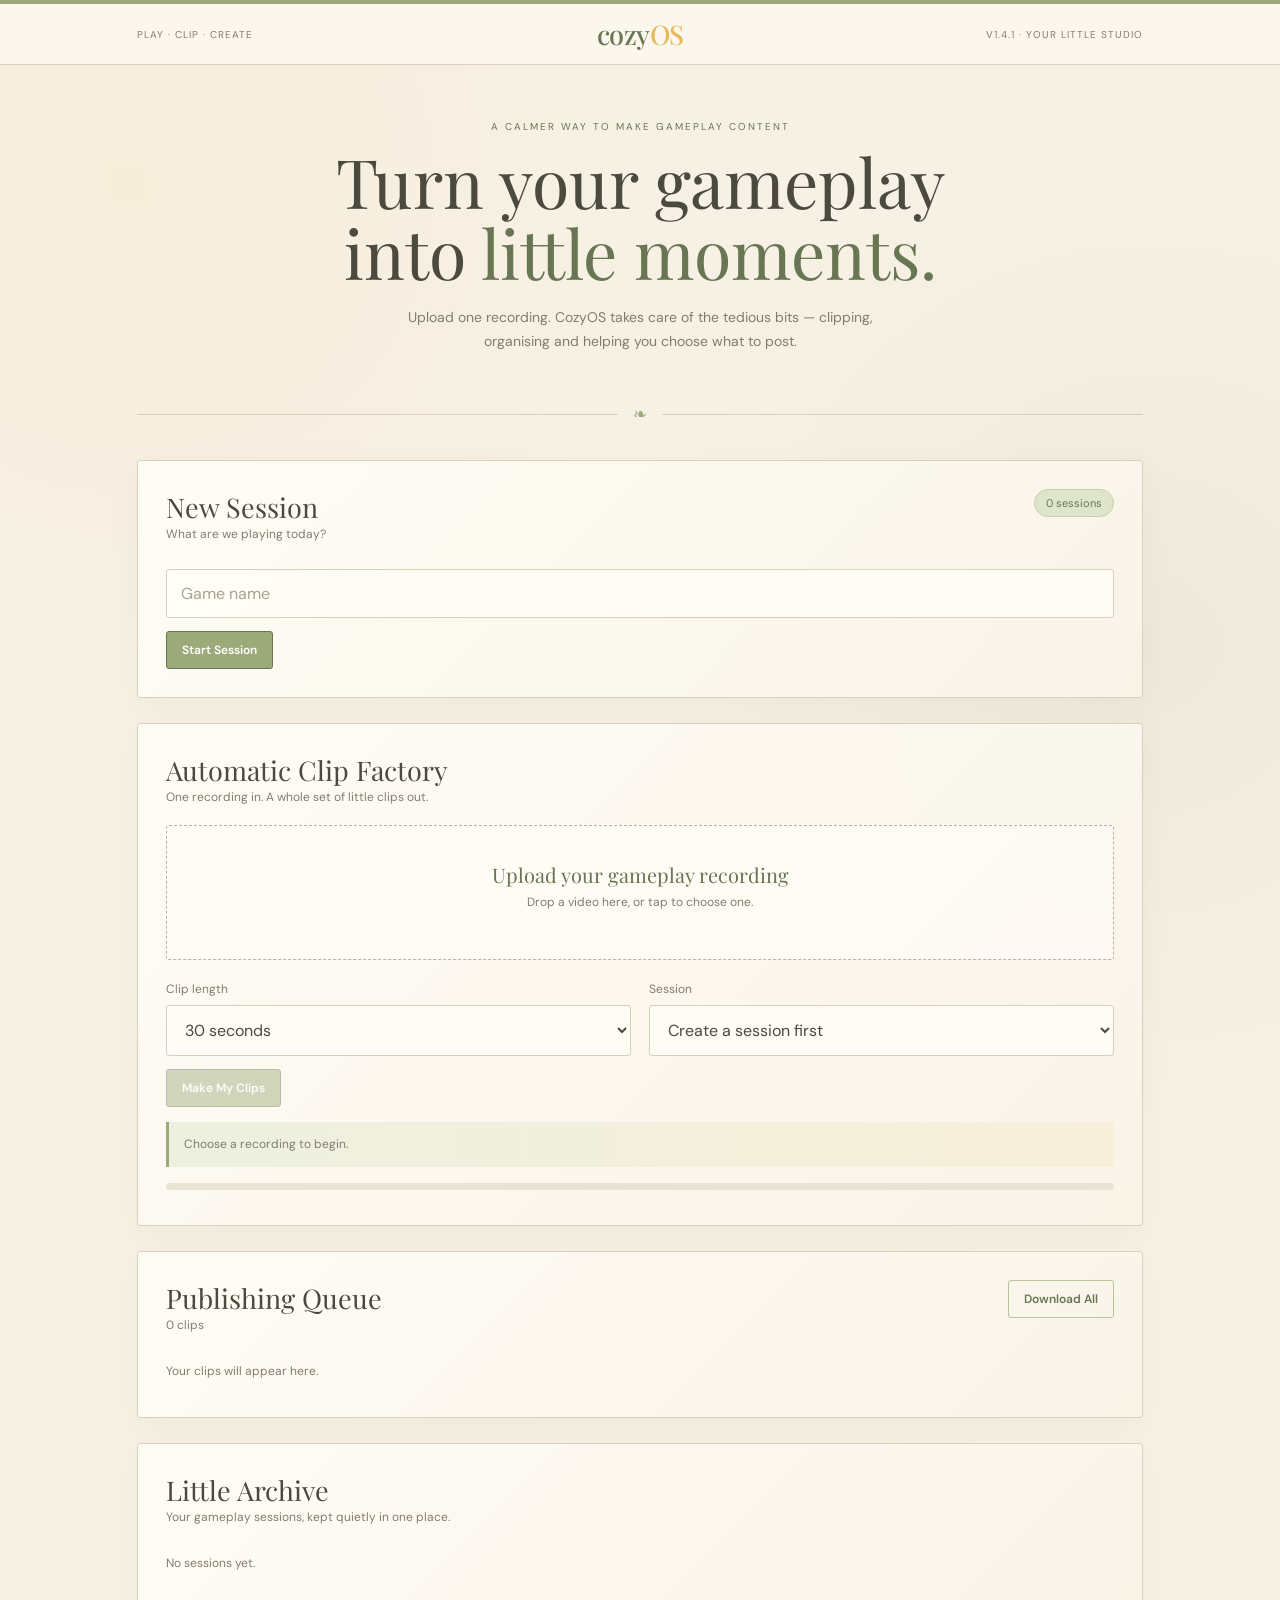
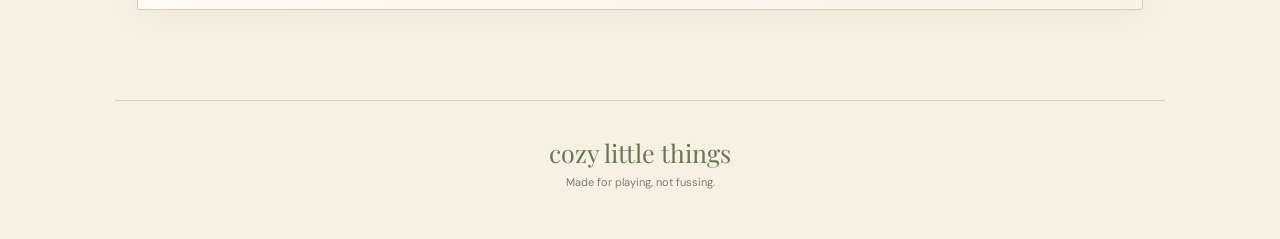
==== index.html @ b852d23d "v1.4.1 - the green escape - mp4 downloading fixed" ====
<!DOCTYPE html>
<html lang="en">
<head>
<meta charset="UTF-8">
<meta name="viewport" content="width=device-width, initial-scale=1, viewport-fit=cover">
<meta name="theme-color" content="#f4efe2">

<title>CozyOS v1.4.1</title>

<style>

@import url('https://fonts.googleapis.com/css2?family=DM+Sans:wght@400;500;600&family=Playfair+Display:wght@400;500;600&display=swap');

:root{
  --cream:#f7f1e5;
  --paper:#fcf8ee;
  --paper2:#f2ead9;

  --sage:#9baa78;
  --sage-dark:#687653;
  --sage-light:#dfe5ca;

  --citrus:#e9b85b;
  --citrus-light:#f6dfaa;

  --peach:#e9a477;
  --peach-light:#f4d5bb;

  --text:#4d493d;
  --muted:#827c6c;
  --line:#d8cfbc;

  --white:#fffdf7;
}

*{
  box-sizing:border-box;
}

html{
  scroll-behavior:smooth;
}

body{
  margin:0;
  color:var(--text);

  background:
    radial-gradient(
      circle at 10% 10%,
      rgba(233,184,91,.08),
      transparent 25%
    ),
    radial-gradient(
      circle at 90% 35%,
      rgba(155,170,120,.10),
      transparent 30%
    ),
    var(--cream);

  font-family:
    "DM Sans",
    system-ui,
    sans-serif;
}


/* =========================================================
   HEADER
========================================================= */

.header{
  background:rgba(252,248,238,.96);
  border-top:4px solid var(--sage);
  border-bottom:1px solid var(--line);

  position:relative;
  z-index:2;
}

.header-inner{
  max-width:1050px;
  margin:auto;
  padding:12px 22px;

  display:grid;
  grid-template-columns:1fr auto 1fr;
  align-items:center;
}

.header-side{
  font-size:10px;
  letter-spacing:1px;
  text-transform:uppercase;
  color:var(--muted);
}

.header-side.right{
  text-align:right;
}

.logo{
  font-family:
    "Playfair Display",
    Georgia,
    serif;

  font-size:27px;
  font-weight:500;
  color:var(--sage-dark);
  letter-spacing:-.5px;
}

.logo span{
  color:var(--citrus);
}


/* =========================================================
   HERO
========================================================= */

.hero{
  max-width:1050px;
  margin:0 auto;

  padding:
    55px
    22px
    50px;

  text-align:center;
}

.hero-kicker{
  font-size:10px;
  letter-spacing:2px;
  text-transform:uppercase;
  color:var(--sage-dark);
  margin-bottom:12px;
}

.hero h1{
  font-family:
    "Playfair Display",
    Georgia,
    serif;

  font-weight:400;
  font-size:
    clamp(38px,6vw,68px);

  line-height:1.05;
  margin:0;

  color:#4c4a3e;
}

.hero h1 em{
  color:var(--sage-dark);
  font-style:normal;
}

.hero p{
  max-width:520px;
  margin:18px auto 0;

  font-size:14px;
  line-height:1.7;
  color:var(--muted);
}


/* =========================================================
   BOTANICAL DIVIDER
========================================================= */

.divider{
  width:100%;
  max-width:1050px;
  margin:0 auto;

  display:flex;
  align-items:center;
  gap:15px;

  padding:0 22px;
}

.divider-line{
  height:1px;
  background:var(--line);
  flex:1;
}

.divider-leaf{
  color:var(--sage);
  font-size:17px;
}


/* =========================================================
   MAIN
========================================================= */

.wrap{
  width:100%;
  max-width:1050px;
  margin:auto;

  padding:
    35px
    22px
    65px;
}


/* =========================================================
   CARDS
========================================================= */

.card{
  background:
    linear-gradient(
      135deg,
      rgba(255,253,247,.96),
      rgba(249,244,232,.96)
    );

  border:1px solid var(--line);

  border-radius:3px;

  padding:28px;

  margin-bottom:25px;

  box-shadow:
    0 8px 30px
    rgba(90,78,55,.05);
}

.card-heading{
  display:flex;
  align-items:flex-start;
  justify-content:space-between;
  gap:15px;
  margin-bottom:18px;
}

h2{
  font-family:
    "Playfair Display",
    Georgia,
    serif;

  font-size:27px;
  font-weight:400;

  margin:0;

  color:#4d493d;
}

.small{
  font-size:12px;
  color:var(--muted);
  line-height:1.6;
}

.pill{
  background:var(--sage-light);

  color:var(--sage-dark);

  border:1px solid #c7d0ac;

  border-radius:20px;

  padding:6px 11px;

  font-size:11px;
}


/* =========================================================
   INPUTS
========================================================= */

input,
select{
  width:100%;

  border:1px solid var(--line);

  border-radius:3px;

  padding:13px 14px;

  background:
    rgba(255,253,247,.9);

  color:var(--text);

  font:inherit;

  margin:6px 0 13px;

  outline:none;
}

input::placeholder{
  color:#aaa393;
}

input:focus,
select:focus{
  border-color:var(--sage);

  box-shadow:
    0 0 0 3px
    rgba(155,170,120,.13);
}


/* =========================================================
   BUTTONS
========================================================= */

button{
  border:1px solid var(--sage-dark);

  border-radius:3px;

  padding:10px 15px;

  background:var(--sage);

  color:white;

  font-family:
    "DM Sans",
    sans-serif;

  font-size:12px;

  font-weight:600;

  cursor:pointer;

  transition:
    background .18s ease,
    transform .18s ease;
}

button:hover{
  background:var(--sage-dark);
  transform:translateY(-1px);
}

button:active{
  transform:none;
}

button:disabled{
  opacity:.45;
  cursor:not-allowed;
  transform:none;
}

button.secondary{
  background:transparent;
  color:var(--sage-dark);
  border-color:#b9c19f;
}

button.secondary:hover{
  background:var(--sage-light);
}

button.success{
  background:var(--sage-dark);
  border-color:var(--sage-dark);
}

button.citrus{
  background:var(--citrus);
  border-color:#d2a14a;
  color:#594a2e;
}


/* =========================================================
   UPLOAD
========================================================= */

.drop{
  border:
    1px
    dashed
    #b8b29f;

  border-radius:3px;

  padding:35px 20px;

  text-align:center;

  background:
    rgba(255,253,247,.7);

  cursor:pointer;

  margin-top:8px;

  transition:
    background .2s ease,
    border-color .2s ease;
}

.drop:hover,
.drop.drag{
  background:#f0f2e5;
  border-color:var(--sage);
}

.drop strong{
  display:block;

  font-family:
    "Playfair Display",
    Georgia,
    serif;

  font-size:20px;
  font-weight:400;

  margin-bottom:5px;

  color:var(--sage-dark);
}

.file-name{
  margin-top:12px;

  font-size:12px;
  font-weight:600;

  overflow-wrap:anywhere;
}


/* =========================================================
   CONTROLS
========================================================= */

.control-grid{
  display:grid;

  grid-template-columns:
    1fr
    1fr;

  gap:18px;

  margin-top:20px;
}


/* =========================================================
   NOTICE
========================================================= */

.notice{
  background:
    linear-gradient(
      90deg,
      #edf0df,
      #f7efd9
    );

  border-left:
    3px solid
    var(--sage);

  padding:13px 15px;

  margin-top:15px;

  font-size:12px;

  color:var(--muted);

  line-height:1.55;
}


/* =========================================================
   PROGRESS
========================================================= */

.progress{
  height:7px;

  background:#e9e3d5;

  border-radius:99px;

  overflow:hidden;

  margin:16px 0 7px;
}

.progress-fill{
  height:100%;

  width:0%;

  background:
    linear-gradient(
      90deg,
      var(--sage),
      var(--citrus)
    );

  transition:
    width .15s ease;
}

.progress-label{
  font-size:11px;
  color:var(--muted);
}


/* =========================================================
   PUBLISHING QUEUE
========================================================= */

.clip{
  background:
    rgba(255,253,247,.95);

  border:
    1px solid
    var(--line);

  border-radius:3px;

  padding:19px;

  margin-top:13px;

  position:relative;
}

.clip-number{
  position:absolute;

  top:16px;
  right:17px;

  font-family:
    "Playfair Display",
    Georgia,
    serif;

  color:var(--citrus);

  font-size:16px;
}

.clip-title{
  font-family:
    "Playfair Display",
    Georgia,
    serif;

  font-size:18px;

  color:#4d493d;

  padding-right:35px;

  overflow-wrap:anywhere;
}

.clip-time{
  margin-top:4px;
}


/* =========================================================
   MUSIC
========================================================= */

.music-box{
  margin-top:17px;

  background:
    linear-gradient(
      135deg,
      #f1f3e5,
      #f9eedb
    );

  border:
    1px solid
    #d6d5bf;

  padding:18px;

  border-radius:3px;
}

.music-label{
  font-size:9px;

  text-transform:uppercase;

  letter-spacing:1.7px;

  color:var(--sage-dark);

  margin-bottom:6px;
}

.song-title{
  font-family:
    "Playfair Display",
    Georgia,
    serif;

  font-size:22px;

  color:#4d493d;
}

.song-artist{
  font-size:12px;
  color:var(--muted);

  margin-top:3px;
}

.music-note{
  margin-top:12px;

  padding-top:11px;

  border-top:
    1px solid
    #d8d7c7;

  font-size:11px;

  color:var(--muted);

  line-height:1.6;
}


/* =========================================================
   SESSION ARCHIVE
========================================================= */

.session{
  background:
    rgba(255,253,247,.75);

  border:
    1px solid
    var(--line);

  padding:16px;

  margin-top:10px;

  border-radius:3px;
}


/* =========================================================
   EMPTY
========================================================= */

.empty{
  color:var(--muted);

  font-size:12px;

  padding:10px 0;
}


/* =========================================================
   FOOTER
========================================================= */

.footer{
  max-width:1050px;

  margin:auto;

  border-top:
    1px solid
    var(--line);

  padding:
    35px
    22px
    50px;

  text-align:center;
}

.footer-title{
  font-family:
    "Playfair Display",
    Georgia,
    serif;

  font-size:25px;

  color:var(--sage-dark);
}

.footer-sub{
  font-size:11px;

  color:var(--muted);

  margin-top:6px;
}


/* =========================================================
   MODAL
========================================================= */

.modal{
  position:fixed;

  inset:0;

  background:
    rgba(70,65,48,.35);

  display:flex;

  align-items:center;
  justify-content:center;

  padding:20px;

  z-index:1000;
}

.modal-card{
  width:100%;

  max-width:440px;

  background:var(--paper);

  border:
    1px solid
    var(--line);

  border-top:
    4px solid
    var(--sage);

  border-radius:3px;

  padding:25px;

  box-shadow:
    0 20px 60px
    rgba(50,45,30,.18);
}

.modal-card h2{
  margin-bottom:8px;
}

.hidden{
  display:none!important;
}


/* =========================================================
   RESPONSIVE
========================================================= */

@media(max-width:650px){

  .header-inner{
    grid-template-columns:1fr auto;
  }

  .header-side{
    display:none;
  }

  .logo{
    grid-column:1/-1;
    text-align:center;
  }

  .hero{
    padding:
      45px
      18px
      35px;
  }

  .hero h1{
    font-size:42px;
  }

  .wrap{
    padding:
      25px
      12px
      45px;
  }

  .card{
    padding:20px;
  }

  .control-grid{
    grid-template-columns:1fr;
    gap:0;
  }

  .card-heading{
    align-items:flex-start;
  }

  .actions{
    display:flex;
    flex-wrap:wrap;
    gap:6px;
  }

  .actions button{
    flex:1;
    min-width:105px;
  }

}

</style>
</head>


<body>


<!-- =======================================================
     HEADER
======================================================= -->

<header class="header">

  <div class="header-inner">

    <div class="header-side">
      PLAY · CLIP · CREATE
    </div>

    <div class="logo">
      cozy<span>OS</span>
    </div>

    <div class="header-side right">
      v1.4.1 · YOUR LITTLE STUDIO
    </div>

  </div>

</header>


<!-- =======================================================
     HERO
======================================================= -->

<section class="hero">

  <div class="hero-kicker">
    A calmer way to make gameplay content
  </div>

  <h1>
    Turn your gameplay<br>
    into <em>little moments.</em>
  </h1>

  <p>
    Upload one recording. CozyOS takes care of the
    tedious bits — clipping, organising and helping
    you choose what to post.
  </p>

</section>


<div class="divider">

  <div class="divider-line"></div>

  <div class="divider-leaf">
    ❧
  </div>

  <div class="divider-line"></div>

</div>


<main class="wrap">


<!-- =======================================================
     NEW SESSION
======================================================= -->

<section class="card">

  <div class="card-heading">

    <div>

      <h2>
        New Session
      </h2>

      <div class="small">
        What are we playing today?
      </div>

    </div>

    <span
      class="pill"
      id="sessionCount"
    >
      0 sessions
    </span>

  </div>


  <input
    id="gameInput"
    type="text"
    placeholder="Game name"
    autocomplete="off"
  >


  <button
    id="createSession"
  >
    Start Session
  </button>

</section>


<!-- =======================================================
     CLIP FACTORY
======================================================= -->

<section class="card">

  <div class="card-heading">

    <div>

      <h2>
        Automatic Clip Factory
      </h2>

      <div class="small">
        One recording in. A whole set of little clips out.
      </div>

    </div>

  </div>


  <div
    id="dropZone"
    class="drop"
  >

    <strong>
      Upload your gameplay recording
    </strong>

    <div class="small">
      Drop a video here, or tap to choose one.
    </div>


    <input
      id="videoInput"
      type="file"
      accept="video/*"
      hidden
    >


    <div
      id="fileName"
      class="file-name"
    ></div>

  </div>


  <div class="control-grid">

    <div>

      <div class="small">
        Clip length
      </div>


      <select id="clipLength">

        <option value="20">
          20 seconds
        </option>

        <option
          value="30"
          selected
        >
          30 seconds
        </option>

        <option value="40">
          40 seconds
        </option>

      </select>

    </div>


    <div>

      <div class="small">
        Session
      </div>


      <select
        id="sessionSelect"
      ></select>

    </div>

  </div>


  <button
    id="makeClips"
    disabled
  >
    Make My Clips
  </button>


  <div
    id="status"
    class="notice"
  >
    Choose a recording to begin.
  </div>


  <div class="progress">

    <div
      id="progressFill"
      class="progress-fill"
    ></div>

  </div>


  <div
    id="progressText"
    class="progress-label"
  ></div>

</section>


<!-- =======================================================
     PUBLISHING QUEUE
======================================================= -->

<section class="card">

  <div class="card-heading">

    <div>

      <h2>
        Publishing Queue
      </h2>

      <div
        class="small"
        id="clipCount"
      >
        0 clips
      </div>

    </div>


    <button
      id="downloadAll"
      class="secondary"
    >
      Download All
    </button>

  </div>


  <div id="queue"></div>

</section>


<!-- =======================================================
     ARCHIVE
======================================================= -->

<section class="card">

  <div class="card-heading">

    <div>

      <h2>
        Little Archive
      </h2>

      <div class="small">
        Your gameplay sessions, kept quietly in one place.
      </div>

    </div>

  </div>


  <div
    id="sessions"
  ></div>

</section>


</main>


<!-- =======================================================
     FOOTER
======================================================= -->

<footer class="footer">

  <div class="footer-title">
    cozy little things
  </div>

  <div class="footer-sub">
    Made for playing, not fussing.
  </div>

</footer>


<!-- =======================================================
     PROCESSING MODAL
======================================================= -->

<div
  id="loadingModal"
  class="modal hidden"
>

  <div class="modal-card">

    <h2>
      Preparing your clips
    </h2>

    <div
      id="modalText"
      class="small"
    >
      Loading the video engine...
    </div>


    <div class="progress">

      <div
        id="modalProgress"
        class="progress-fill"
      ></div>

    </div>

  </div>

</div>


<script type="module">


/* =========================================================
   COZYOS v1.4.1
   =========================================================
   
   Functionality:
   
   • Sessions
   • Automatic 20/30/40 second clip mapping
   • Real MP4/H.264/AAC export through FFmpeg
   • Individual MP4 downloads
   • Download All
   • One music suggestion at a time
   • Preview
   • Use this song
   • Give me another
   • No music
   • YouTube tracking
   • Instagram tracking
   
========================================================= */


let FFmpegClass=null;
let fetchFile=null;
let toBlobURL=null;
let ffmpeg=null;

let ffmpegLoaded=false;
let ffmpegLoading=false;

let sessions=
  JSON.parse(
    localStorage.getItem(
      "cozy_sessions_v14"
    ) || "[]"
  );

let selectedFile=null;
let exportBusy=false;


/* =========================================================
   MUSIC SUGGESTIONS
========================================================= */

const MUSIC=[

  {
    title:"Cylinder Five",
    artist:"Chris Zabriskie",
    preview:
      "https://www.youtube.com/results?search_query=Chris+Zabriskie+Cylinder+Five"
  },

  {
    title:"Night Snow",
    artist:"Asher Fulero",
    preview:
      "https://www.youtube.com/results?search_query=Asher+Fulero+Night+Snow"
  },

  {
    title:"Morning Mandolin",
    artist:"Chris Haugen",
    preview:
      "https://www.youtube.com/results?search_query=Chris+Haugen+Morning+Mandolin"
  },

  {
    title:"Quiet Time",
    artist:"Aaron Kenny",
    preview:
      "https://www.youtube.com/results?search_query=Aaron+Kenny+Quiet+Time"
  },

  {
    title:"Carefree",
    artist:"Kevin MacLeod",
    preview:
      "https://www.youtube.com/results?search_query=Kevin+MacLeod+Carefree"
  }

];


const $=
  id =>
    document.getElementById(id);


/* =========================================================
   HELPERS
========================================================= */

function sleep(ms){

  return new Promise(
    resolve =>
      setTimeout(
        resolve,
        ms
      )
  );

}


function escapeHTML(value){

  return String(value)
    .replace(
      /[&<>"']/g,
      character=>({

        "&":"&amp;",
        "<":"&lt;",
        ">":"&gt;",
        '"':"&quot;",
        "'":"&#039;"

      }[character])
    );

}


function safeFilename(value){

  return String(value)
    .replace(
      /[^a-z0-9]+/gi,
      "_"
    )
    .replace(
      /^_|_$/g,
      ""
    )
    .toLowerCase()
    ||
    "game";

}


function formatTime(seconds){

  seconds=
    Math.max(
      0,
      Math.floor(
        Number(seconds)||0
      )
    );

  const minutes=
    Math.floor(
      seconds/60
    );

  const remaining=
    seconds%60;

  return(
    String(minutes)
      .padStart(2,"0")
    +
    ":"
    +
    String(remaining)
      .padStart(2,"0")
  );

}


function save(){

  localStorage.setItem(
    "cozy_sessions_v14",
    JSON.stringify(
      sessions
    )
  );

  renderAll();

}


function updateStatus(text){

  $("status")
    .textContent=text;

}


function showModal(
  text,
  progress=0
){

  $("loadingModal")
    .classList
    .remove("hidden");

  $("modalText")
    .textContent=text;

  $("modalProgress")
    .style
    .width=
      `${progress}%`;

}


function hideModal(){

  $("loadingModal")
    .classList
    .add("hidden");

}


/* =========================================================
   FFmpeg
========================================================= */

async function loadFFmpeg(){

  if(ffmpegLoaded){
    return ffmpeg;
  }

  if(ffmpegLoading){

    while(ffmpegLoading){

      await sleep(100);

    }

    return ffmpeg;

  }

  ffmpegLoading=true;

  showModal(
    "Loading the video engine…",
    10
  );

  try{

    const ffmpegModule=
      await import(
        "https://cdn.jsdelivr.net/npm/@ffmpeg/ffmpeg@0.12.10/+esm"
      );

    const utilModule=
      await import(
        "https://cdn.jsdelivr.net/npm/@ffmpeg/util@0.12.1/+esm"
      );

    FFmpegClass=
      ffmpegModule.FFmpeg;

    fetchFile=
      utilModule.fetchFile;

    toBlobURL=
      utilModule.toBlobURL;


    ffmpeg=
      new FFmpegClass();


    ffmpeg.on(
      "log",
      ({message})=>{

        console.log(
          "[CozyOS FFmpeg]",
          message
        );

      }
    );


    ffmpeg.on(
      "progress",
      ({progress})=>{

        if(
          progress>=0 &&
          progress<=1
        ){

          $("progressFill")
            .style
            .width=
              `${Math.round(
                progress*100
              )}%`;

        }

      }
    );


    const baseURL=
      "https://cdn.jsdelivr.net/npm/@ffmpeg/core@0.12.10/dist/umd";


    /*
       GitHub Pages is a different origin from jsDelivr.
       @ffmpeg/ffmpeg creates its essential worker from worker.js,
       and Chrome blocks that cross-origin Worker.

       We fetch that worker, rewrite its two local module imports to
       absolute jsDelivr URLs, and then create a same-origin-compatible
       Blob URL for the Worker. This fixes the Worker origin error without
       changing the actual video encoding settings.
    */

    const workerBaseURL=
      "https://cdn.jsdelivr.net/npm/@ffmpeg/ffmpeg@0.12.10/dist/esm";

    const workerResponse=
      await fetch(
        `${workerBaseURL}/worker.js`,
        { cache: "no-store" }
      );

    if(!workerResponse.ok){
      throw new Error(
        `Could not load FFmpeg worker (${workerResponse.status}).`
      );
    }

    let workerSource=
      await workerResponse.text();

    workerSource=
      workerSource
        .replace(
          /from\s+["']\.\/const\.js["']/g,
          `from "${workerBaseURL}/const.js"`
        )
        .replace(
          /from\s+["']\.\/errors\.js["']/g,
          `from "${workerBaseURL}/errors.js"`
        );

    const classWorkerURL=
      URL.createObjectURL(
        new Blob(
          [workerSource],
          { type: "text/javascript" }
        )
      );


    await ffmpeg.load({

      coreURL:
        await toBlobURL(
          `${baseURL}/ffmpeg-core.js`,
          "text/javascript"
        ),

      wasmURL:
        await toBlobURL(
          `${baseURL}/ffmpeg-core.wasm`,
          "application/wasm"
        ),

      classWorkerURL

    });


    ffmpegLoaded=true;

    hideModal();

    return ffmpeg;

  }
  catch(error){

    console.error(
      "FFmpeg error:",
      error
    );

    hideModal();

    throw new Error(
      "The MP4 engine could not be loaded."
    );

  }
  finally{

    ffmpegLoading=false;

  }

}


/* =========================================================
   SESSION CREATION
========================================================= */

$("createSession")
  .onclick=()=>{

    const name=
      $("gameInput")
        .value
        .trim();


    if(!name){

      alert(
        "Enter a game name first."
      );

      return;

    }


    sessions.unshift({

      game:name,

      date:
        new Date()
          .toLocaleDateString(),

      clips:[]

    });


    $("gameInput")
      .value="";


    save();

  };


/* =========================================================
   FILE PICKER
========================================================= */

$("dropZone")
  .onclick=()=>
    $("videoInput").click();


$("videoInput")
  .onchange=e=>
    chooseFile(
      e.target.files[0]
    );


[
  "dragenter",
  "dragover"
]
.forEach(
  eventName=>{

    $("dropZone")
      .addEventListener(
        eventName,
        event=>{

          event.preventDefault();

          $("dropZone")
            .classList
            .add("drag");

        }
      );

  }
);


[
  "dragleave",
  "drop"
]
.forEach(
  eventName=>{

    $("dropZone")
      .addEventListener(
        eventName,
        event=>{

          event.preventDefault();

          $("dropZone")
            .classList
            .remove("drag");

        }
      );

  }
);


$("dropZone")
  .addEventListener(
    "drop",
    event=>{

      chooseFile(
        event
          .dataTransfer
          .files[0]
      );

    }
  );


function chooseFile(file){

  if(!file){
    return;
  }


  if(
    !file.type.startsWith(
      "video/"
    )
  ){

    alert(
      "Please choose a video file."
    );

    return;

  }


  selectedFile=file;


  $("fileName")
    .textContent=
      file.name;


  $("makeClips")
    .disabled=false;


  updateStatus(
    "Ready. Choose your clip length and make your clips."
  );

}


/* =========================================================
   CREATE CLIPS
========================================================= */

$("makeClips")
  .onclick=
  async()=>{

    if(!selectedFile){
      return;
    }


    if(!sessions.length){

      alert(
        "Create a session first."
      );

      return;

    }


    const sessionIndex=
      Number(
        $("sessionSelect")
          .value
      );


    const clipLength=
      Number(
        $("clipLength")
          .value
      );


    const video=
      document.createElement(
        "video"
      );


    const objectURL=
      URL.createObjectURL(
        selectedFile
      );


    video.preload="metadata";
    video.src=objectURL;


    $("makeClips")
      .disabled=true;


    try{

      await new Promise(
        (
          resolve,
          reject
        )=>{

          video.onloadedmetadata=
            resolve;

          video.onerror=
            reject;

        }
      );


      const duration=
        video.duration;


      if(
        !Number.isFinite(
          duration
        ) ||
        duration<=0
      ){

        throw new Error(
          "Invalid video."
        );

      }


      const total=
        Math.ceil(
          duration/
          clipLength
        );


      sessions[
        sessionIndex
      ].clips=[];


      for(
        let i=0;
        i<total;
        i++
      ){

        const start=
          i*
          clipLength;


        const end=
          Math.min(
            start+
            clipLength,
            duration
          );


        sessions[
          sessionIndex
        ].clips.push({

          name:
            `${safeFilename(
              sessions[
                sessionIndex
              ].game
            )}_clip_${String(
              i+1
            ).padStart(
              2,
              "0"
            )}.mp4`,

          start,

          end,

          duration:
            end-start,

          yt:false,

          ig:false,

          musicIndex:
            i%
            MUSIC.length,

          musicChoice:
            "pending"

        });


        $("progressFill")
          .style
          .width=
            `${Math.round(
              ((i+1)/total)*
              100
            )}%`;


        $("progressText")
          .textContent=
            `Prepared ${i+1} of ${total} clips`;


        await sleep(0);

      }


      updateStatus(
        `${total} clips are ready.`
      );


      save();

    }
    catch(error){

      console.error(
        error
      );


      updateStatus(
        "CozyOS couldn't read this video."
      );


      alert(
        "I couldn't read this video. Try a standard MP4 or MOV recording."
      );

    }
    finally{

      URL.revokeObjectURL(
        objectURL
      );


      $("makeClips")
        .disabled=false;

    }

  };


/* =========================================================
   MP4 EXPORT
========================================================= */

async function exportClip(
  clip
){

  if(!selectedFile){

    throw new Error(
      "Original video missing."
    );

  }


  const engine=
    await loadFFmpeg();


  const extension=
    (
      selectedFile.name
        .match(
          /\.[^.]+$/
        )
      ||
      [".mp4"]
    )[0];


  const inputName=
    "cozy_input"+
    extension;


  const outputName=
    "cozy_output.mp4";


  try{

    await engine.writeFile(
      inputName,
      await fetchFile(
        selectedFile
      )
    );


    await engine.exec([

      "-ss",
      String(
        clip.start
      ),

      "-i",
      inputName,

      "-t",
      String(
        clip.duration
      ),

      "-map",
      "0:v:0",

      "-map",
      "0:a:0?",

      "-c:v",
      "libx264",

      "-preset",
      "medium",

      "-crf",
      "18",

      "-pix_fmt",
      "yuv420p",

      "-c:a",
      "aac",

      "-b:a",
      "192k",

      "-movflags",
      "+faststart",

      "-avoid_negative_ts",
      "make_zero",

      outputName

    ]);


    const data=
      await engine.readFile(
        outputName
      );


    return new Blob(
      [
        data.buffer
      ],
      {
        type:
          "video/mp4"
      }
    );

  }
  finally{

    try{

      await engine.deleteFile(
        inputName
      );

    }
    catch(_){}


    try{

      await engine.deleteFile(
        outputName
      );

    }
    catch(_){}

  }

}


/* =========================================================
   DOWNLOAD ONE
========================================================= */

window.downloadClip=
  async(
    sessionIndex,
    clipIndex
  )=>{

    if(exportBusy){
      return;
    }


    if(!selectedFile){

      alert(
        "Please upload the original recording again."
      );

      return;

    }


    const clip=
      sessions[
        sessionIndex
      ].clips[
        clipIndex
      ];


    exportBusy=true;


    $("downloadAll")
      .disabled=true;


    try{

      $("progressFill")
        .style
        .width="0%";


      $("progressText")
        .textContent=
          "Preparing MP4…";


      updateStatus(
        `Making ${clip.name}…`
      );


      const blob=
        await exportClip(
          clip
        );


      const url=
        URL.createObjectURL(
          blob
        );


      const link=
        document.createElement(
          "a"
        );


      link.href=url;

      link.download=
        clip.name;


      document.body
        .appendChild(
          link
        );


      link.click();

      link.remove();


      await sleep(1500);


      URL.revokeObjectURL(
        url
      );


      $("progressFill")
        .style
        .width="100%";


      $("progressText")
        .textContent=
          "Finished.";


      updateStatus(
        `${clip.name} downloaded as MP4.`
      );

    }
    catch(error){

      console.error(
        error
      );


      updateStatus(
        "MP4 export failed."
      );


      alert(
        "CozyOS couldn't create the MP4. Try reloading the page and trying again."
      );

    }
    finally{

      exportBusy=false;

      $("downloadAll")
        .disabled=false;

    }

  };


/* =========================================================
   DOWNLOAD ALL
========================================================= */

$("downloadAll")
  .onclick=
  async()=>{

    if(exportBusy){
      return;
    }


    if(!selectedFile){

      alert(
        "Please upload the original recording first."
      );

      return;

    }


    const jobs=[];


    sessions.forEach(
      (
        session,
        sessionIndex
      )=>{

        (
          session.clips||
          []
        ).forEach(
          (
            clip,
            clipIndex
          )=>{

            jobs.push({

              sessionIndex,

              clipIndex,

              clip

            });

          }
        );

      }
    );


    if(!jobs.length){

      alert(
        "There are no clips yet."
      );

      return;

    }


    exportBusy=true;

    $("downloadAll")
      .disabled=true;


    try{

      for(
        let i=0;
        i<jobs.length;
        i++
      ){

        const job=
          jobs[i];


        updateStatus(
          `Making clip ${i+1} of ${jobs.length}…`
        );


        const blob=
          await exportClip(
            job.clip
          );


        const url=
          URL.createObjectURL(
            blob
          );


        const link=
          document.createElement(
            "a"
          );


        link.href=url;

        link.download=
          job.clip.name;


        document.body
          .appendChild(
            link
          );


        link.click();

        link.remove();


        await sleep(1500);


        URL.revokeObjectURL(
          url
        );


        $("progressFill")
          .style
          .width=
            `${Math.round(
              ((i+1)/
              jobs.length)*
              100
            )}%`;

      }


      $("progressText")
        .textContent=
          "All done.";


      updateStatus(
        `All ${jobs.length} clips are ready.`
      );

    }
    catch(error){

      console.error(
        error
      );


      updateStatus(
        "Download All stopped."
      );


      alert(
        "One of the clips could not be exported. The clips already downloaded are safe."
      );

    }
    finally{

      exportBusy=false;

      $("downloadAll")
        .disabled=false;

    }

  };


/* =========================================================
   MUSIC
========================================================= */

window.useMusic=
  (
    sessionIndex,
    clipIndex
  )=>{

    sessions[
      sessionIndex
    ].clips[
      clipIndex
    ].musicChoice=
      "used";

    save();

  };


window.noMusic=
  (
    sessionIndex,
    clipIndex
  )=>{

    sessions[
      sessionIndex
    ].clips[
      clipIndex
    ].musicChoice=
      "none";

    save();

  };


window.anotherMusic=
  (
    sessionIndex,
    clipIndex
  )=>{

    const clip=
      sessions[
        sessionIndex
      ].clips[
        clipIndex
      ];


    clip.musicIndex=
      (
        Number(
          clip.musicIndex||
          0
        )+
        1
      )%
      MUSIC.length;


    clip.musicChoice=
      "pending";


    save();

  };


function renderMusic(
  sessionIndex,
  clipIndex,
  clip
){

  if(
    clip.musicChoice===
    "none"
  ){

    return`

      <div class="music-box">

        <div class="music-label">
          Music
        </div>

        <div class="song-title">
          No music
        </div>

        <div class="music-note">
          Keeping this one quiet.
        </div>

        <div class="actions">

          <button
            class="secondary"
            onclick="
              anotherMusic(
                ${sessionIndex},
                ${clipIndex}
              )
            "
          >
            Give me another song
          </button>

        </div>

      </div>

    `;

  }


  const song=
    MUSIC[
      Number(
        clip.musicIndex||
        0
      )
    ];


  return`

    <div class="music-box">

      <div class="music-label">
        One little music suggestion
      </div>

      <div class="song-title">
        ${escapeHTML(
          song.title
        )}
      </div>

      <div class="song-artist">
        ${escapeHTML(
          song.artist
        )}
      </div>


      <div class="actions">

        <a
          href="${song.preview}"
          target="_blank"
          rel="noopener noreferrer"
        >

          <button
            class="secondary"
            type="button"
          >
            Preview
          </button>

        </a>


        <button
          class="${
            clip.musicChoice===
            "used"
              ? "success"
              : ""
          }"
          onclick="
            useMusic(
              ${sessionIndex},
              ${clipIndex}
            )
          "
        >

          ${
            clip.musicChoice===
            "used"
              ? "✓ Song chosen"
              : "Use this song"
          }

        </button>


        <button
          class="secondary"
          onclick="
            anotherMusic(
              ${sessionIndex},
              ${clipIndex}
            )
          "
        >
          Give me another
        </button>


        <button
          class="secondary"
          onclick="
            noMusic(
              ${sessionIndex},
              ${clipIndex}
            )
          "
        >
          No music
        </button>

      </div>


      ${
        clip.musicChoice===
        "used"

        ?

        `

          <div class="music-note">

            Selected:

            <strong>
              ${escapeHTML(
                song.title
              )}
              —
              ${escapeHTML(
                song.artist
              )}
            </strong>

            <br>

            Add the track through Instagram's
            native music library when posting.

          </div>

        `

        :

        ""

      }

    </div>

  `;

}


/* =========================================================
   PLATFORM TRACKING
========================================================= */

window.toggleYouTube=
  (
    sessionIndex,
    clipIndex
  )=>{

    const clip=
      sessions[
        sessionIndex
      ].clips[
        clipIndex
      ];


    clip.yt=
      !clip.yt;


    save();

  };


window.toggleInstagram=
  (
    sessionIndex,
    clipIndex
  )=>{

    const clip=
      sessions[
        sessionIndex
      ].clips[
        clipIndex
      ];


    clip.ig=
      !clip.ig;


    save();

  };


/* =========================================================
   QUEUE
========================================================= */

function renderQueue(){

  const all=[];


  sessions.forEach(
    (
      session,
      sessionIndex
    )=>{

      (
        session.clips||
        []
      ).forEach(
        (
          clip,
          clipIndex
        )=>{

          all.push({

            session,

            sessionIndex,

            clip,

            clipIndex

          });

        }
      );

    }
  );


  $("clipCount")
    .textContent=
      `${all.length} clip${
        all.length===1
          ? ""
          : "s"
      }`;


  if(!all.length){

    $("queue")
      .innerHTML=`

        <div class="empty">
          Your clips will appear here.
        </div>

      `;

    return;

  }


  $("queue")
    .innerHTML=

      all.map(
        (
          item,
          index
        )=>`

          <div class="clip">

            <div class="clip-number">
              ${String(
                index+1
              ).padStart(
                2,
                "0"
              )}
            </div>


            <div class="clip-title">

              ${escapeHTML(
                item.clip.name
              )}

            </div>


            <div class="small clip-time">

              ${escapeHTML(
                item.session.game
              )}

              ·

              ${formatTime(
                item.clip.start
              )}

              –

              ${formatTime(
                item.clip.end
              )}

            </div>


            ${renderMusic(
              item.sessionIndex,
              item.clipIndex,
              item.clip
            )}


            <div class="actions">

              <button
                class="citrus"
                onclick="
                  downloadClip(
                    ${item.sessionIndex},
                    ${item.clipIndex}
                  )
                "
              >
                Download MP4
              </button>


              <button
                class="${
                  item.clip.yt
                    ? "success"
                    : ""
                }"
                onclick="
                  toggleYouTube(
                    ${item.sessionIndex},
                    ${item.clipIndex}
                  )
                "
              >

                ${
                  item.clip.yt
                    ? "✓ YouTube"
                    : "YouTube"
                }

              </button>


              <button
                class="${
                  item.clip.ig
                    ? "success"
                    : ""
                }"
                onclick="
                  toggleInstagram(
                    ${item.sessionIndex},
                    ${item.clipIndex}
                  )
                "
              >

                ${
                  item.clip.ig
                    ? "✓ Instagram"
                    : "Instagram"
                }

              </button>

            </div>

          </div>

        `
      )
      .join("");

}


/* =========================================================
   SESSIONS
========================================================= */

function renderSessions(){

  $("sessionCount")
    .textContent=
      `${sessions.length} session${
        sessions.length===1
          ? ""
          : "s"
      }`;


  const selector=
    $("sessionSelect");


  if(!sessions.length){

    selector.innerHTML=`

      <option value="">
        Create a session first
      </option>

    `;

  }
  else{

    selector.innerHTML=

      sessions.map(
        (
          session,
          index
        )=>`

          <option
            value="${index}"
          >

            ${escapeHTML(
              session.game
            )}

            —

            ${escapeHTML(
              session.date
            )}

          </option>

        `
      )
      .join("");

  }


  if(!sessions.length){

    $("sessions")
      .innerHTML=`

        <div class="empty">
          No sessions yet.
        </div>

      `;

    return;

  }


  $("sessions")
    .innerHTML=

      sessions.map(
        (
          session,
          index
        )=>`

          <div class="session">

            <div class="row">

              <div>

                <strong>
                  ${escapeHTML(
                    session.game
                  )}
                </strong>

                <div class="small">

                  ${escapeHTML(
                    session.date
                  )}

                  ·

                  ${
                    (
                      session.clips||
                      []
                    ).length
                  }

                  clips

                </div>

              </div>


              <button
                class="secondary"
                onclick="
                  document
                    .getElementById(
                      'sessionSelect'
                    )
                    .value=
                      ${index}

                  window.scrollTo({
                    top:0,
                    behavior:'smooth'
                  })
                "
              >

                Use for Clipping

              </button>

            </div>

          </div>

        `
      )
      .join("");

}


/* =========================================================
   INITIAL RENDER
========================================================= */

function renderAll(){

  renderSessions();

  renderQueue();

}


renderAll();

</script>

</body>
</html>
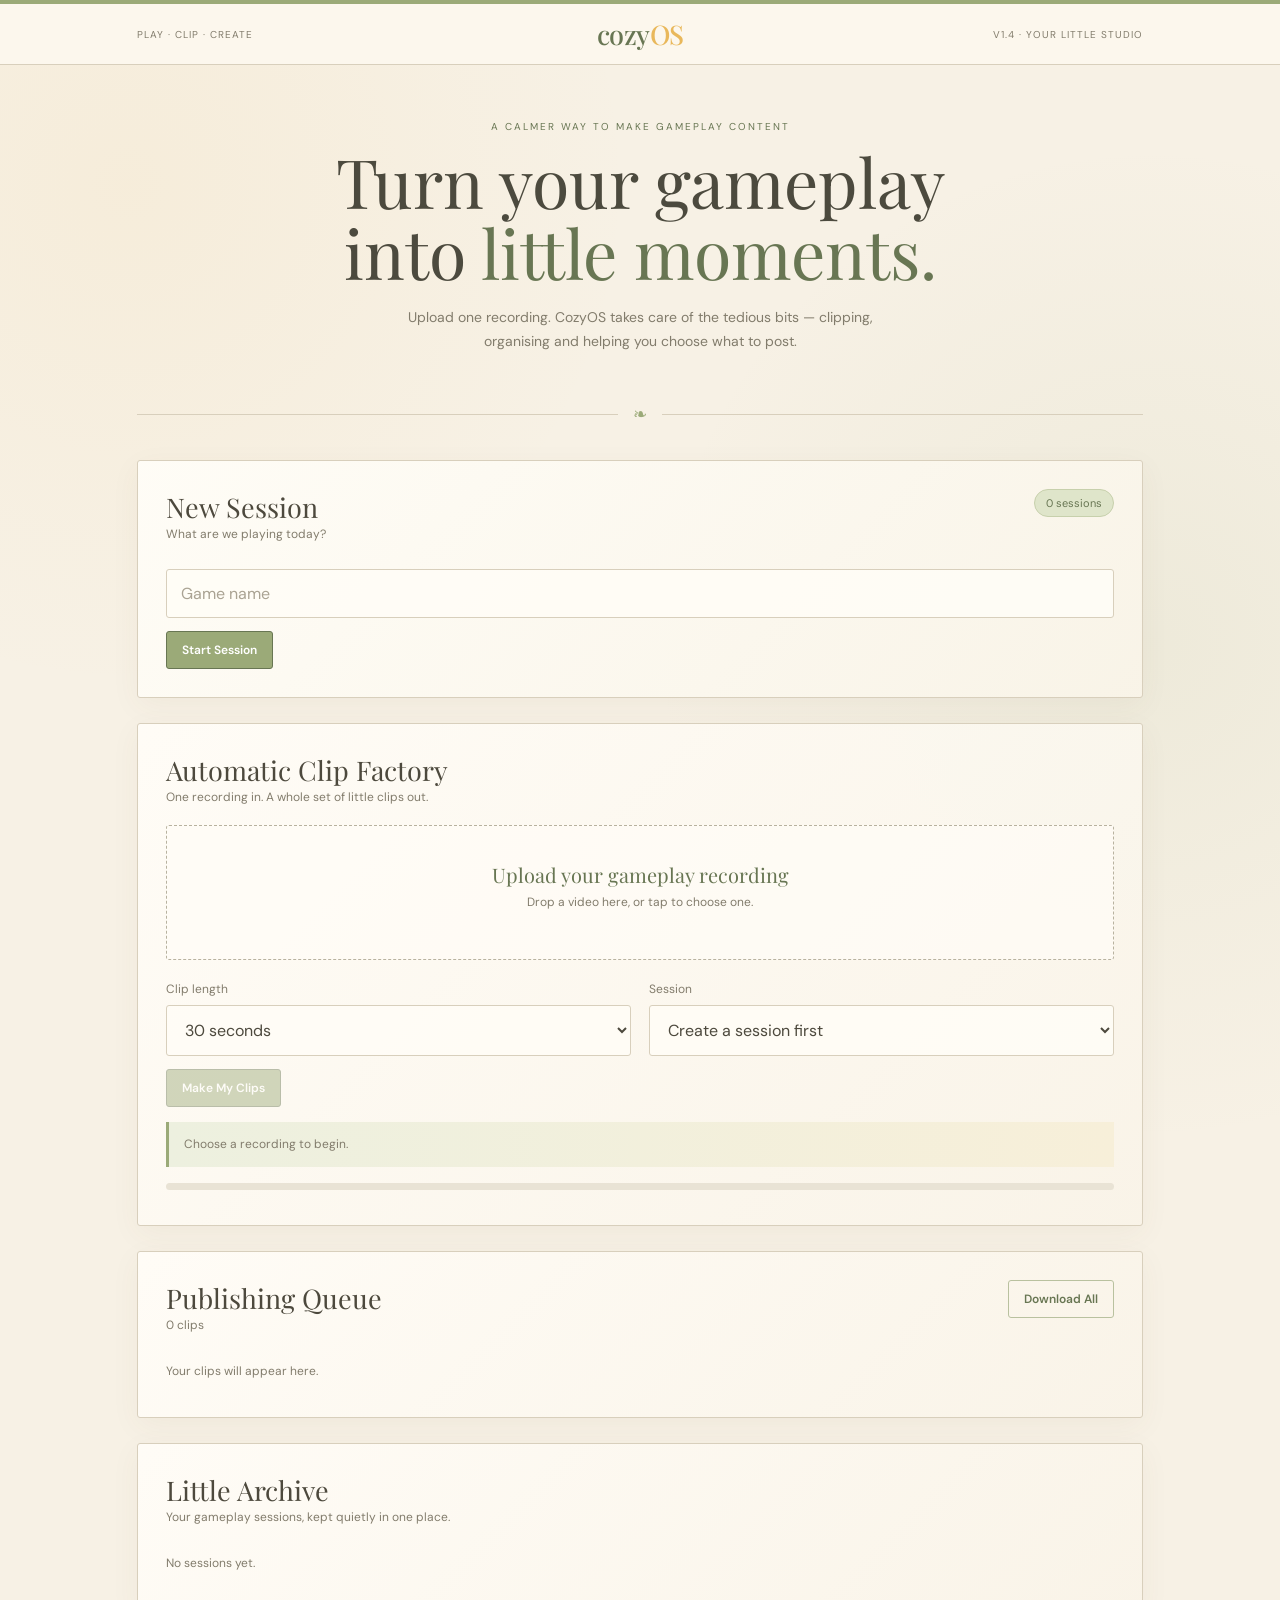
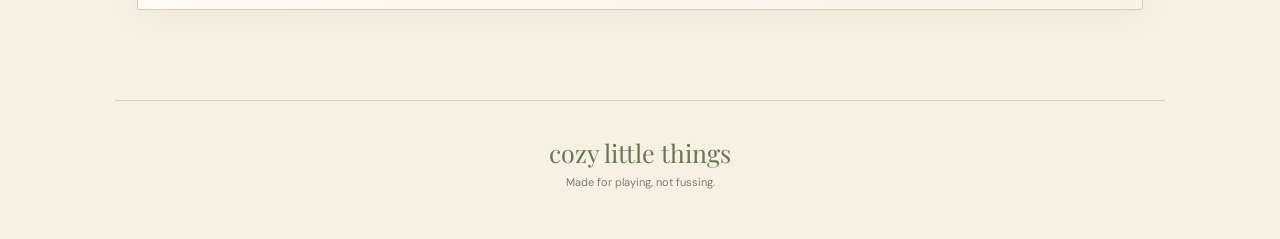
==== commit 6577686c: "v1.4.2 bug fixes" ====
--- a/index.html
+++ b/index.html
@@ -5,7 +5,7 @@
 <meta name="viewport" content="width=device-width, initial-scale=1, viewport-fit=cover">
 <meta name="theme-color" content="#f4efe2">
 
-<title>CozyOS v1.4.1</title>
+<title>CozyOS v1.4</title>
 
 <style>
 
@@ -876,7 +876,7 @@
     </div>
 
     <div class="header-side right">
-      v1.4.1 · YOUR LITTLE STUDIO
+      v1.4 · YOUR LITTLE STUDIO
     </div>
 
   </div>
@@ -1235,7 +1235,7 @@
 
 
 /* =========================================================
-   COZYOS v1.4.1
+   COZYOS v1.4
    =========================================================
    
    Functionality:
@@ -1465,190 +1465,62 @@
 ========================================================= */
 
 async function loadFFmpeg(){
-
-  if(ffmpegLoaded){
-    return ffmpeg;
+  if(ffmpegLoaded) return;
+
+  // V1.4.2: keep the FFmpeg root worker same-origin with GitHub Pages.
+  // The browser blocks cross-origin Worker() construction from jsDelivr.
+  if(!window.FFmpeg || !window.FFmpegUtil){
+    throw new Error("FFmpeg libraries did not load.");
   }
 
-  if(ffmpegLoading){
-
-    while(ffmpegLoading){
-
-      await sleep(100);
-
-    }
-
-    return ffmpeg;
-
+  const { FFmpeg } = window.FFmpeg;
+  const { fetchFile, toBlobURL } = window.FFmpegUtil;
+
+  ffmpeg = new FFmpeg();
+
+  const baseURL = "https://cdn.jsdelivr.net/npm/@ffmpeg/core@0.12.10/dist/umd";
+
+  // Download the worker script and create a same-origin Blob URL.
+  // This avoids SecurityError when GitHub Pages creates the Worker.
+  const workerResponse = await fetch(
+    "https://cdn.jsdelivr.net/npm/@ffmpeg/ffmpeg@0.12.10/dist/umd/814.ffmpeg.js",
+    { mode: "cors" }
+  );
+  if(!workerResponse.ok){
+    throw new Error(`FFmpeg worker fetch failed: ${workerResponse.status}`);
   }
 
-  ffmpegLoading=true;
-
-  showModal(
-    "Loading the video engine…",
-    10
+  const workerText = await workerResponse.text();
+
+  // Rewrite the worker's dynamic import to a same-origin Blob URL
+  // containing the FFmpeg package module.
+  const ffmpegModuleResponse = await fetch(
+    "https://cdn.jsdelivr.net/npm/@ffmpeg/ffmpeg@0.12.10/dist/esm/worker.js",
+    { mode: "cors" }
   );
-
-  try{
-
-    const ffmpegModule=
-      await import(
-        "https://cdn.jsdelivr.net/npm/@ffmpeg/ffmpeg@0.12.10/+esm"
-      );
-
-    const utilModule=
-      await import(
-        "https://cdn.jsdelivr.net/npm/@ffmpeg/util@0.12.1/+esm"
-      );
-
-    FFmpegClass=
-      ffmpegModule.FFmpeg;
-
-    fetchFile=
-      utilModule.fetchFile;
-
-    toBlobURL=
-      utilModule.toBlobURL;
-
-
-    ffmpeg=
-      new FFmpegClass();
-
-
-    ffmpeg.on(
-      "log",
-      ({message})=>{
-
-        console.log(
-          "[CozyOS FFmpeg]",
-          message
-        );
-
-      }
-    );
-
-
-    ffmpeg.on(
-      "progress",
-      ({progress})=>{
-
-        if(
-          progress>=0 &&
-          progress<=1
-        ){
-
-          $("progressFill")
-            .style
-            .width=
-              `${Math.round(
-                progress*100
-              )}%`;
-
-        }
-
-      }
-    );
-
-
-    const baseURL=
-      "https://cdn.jsdelivr.net/npm/@ffmpeg/core@0.12.10/dist/umd";
-
-
-    /*
-       GitHub Pages is a different origin from jsDelivr.
-       @ffmpeg/ffmpeg creates its essential worker from worker.js,
-       and Chrome blocks that cross-origin Worker.
-
-       We fetch that worker, rewrite its two local module imports to
-       absolute jsDelivr URLs, and then create a same-origin-compatible
-       Blob URL for the Worker. This fixes the Worker origin error without
-       changing the actual video encoding settings.
-    */
-
-    const workerBaseURL=
-      "https://cdn.jsdelivr.net/npm/@ffmpeg/ffmpeg@0.12.10/dist/esm";
-
-    const workerResponse=
-      await fetch(
-        `${workerBaseURL}/worker.js`,
-        { cache: "no-store" }
-      );
-
-    if(!workerResponse.ok){
-      throw new Error(
-        `Could not load FFmpeg worker (${workerResponse.status}).`
-      );
-    }
-
-    let workerSource=
-      await workerResponse.text();
-
-    workerSource=
-      workerSource
-        .replace(
-          /from\s+["']\.\/const\.js["']/g,
-          `from "${workerBaseURL}/const.js"`
-        )
-        .replace(
-          /from\s+["']\.\/errors\.js["']/g,
-          `from "${workerBaseURL}/errors.js"`
-        );
-
-    const classWorkerURL=
-      URL.createObjectURL(
-        new Blob(
-          [workerSource],
-          { type: "text/javascript" }
-        )
-      );
-
-
-    await ffmpeg.load({
-
-      coreURL:
-        await toBlobURL(
-          `${baseURL}/ffmpeg-core.js`,
-          "text/javascript"
-        ),
-
-      wasmURL:
-        await toBlobURL(
-          `${baseURL}/ffmpeg-core.wasm`,
-          "application/wasm"
-        ),
-
-      classWorkerURL
-
-    });
-
-
-    ffmpegLoaded=true;
-
-    hideModal();
-
-    return ffmpeg;
-
+  if(!ffmpegModuleResponse.ok){
+    throw new Error(`FFmpeg module fetch failed: ${ffmpegModuleResponse.status}`);
   }
-  catch(error){
-
-    console.error(
-      "FFmpeg error:",
-      error
-    );
-
-    hideModal();
-
-    throw new Error(
-      "The MP4 engine could not be loaded."
-    );
-
-  }
-  finally{
-
-    ffmpegLoading=false;
-
-  }
-
+
+  const ffmpegModuleText = await ffmpegModuleResponse.text();
+  const moduleBlob = new Blob([ffmpegModuleText], {type:"text/javascript"});
+  const moduleURL = URL.createObjectURL(moduleBlob);
+
+  const patchedWorkerText = workerText.replace(
+    /from\s+["']\.\/worker\.js["']/g,
+    `from "${moduleURL}"`
+  );
+
+  const workerBlob = new Blob([patchedWorkerText], {type:"text/javascript"});
+  const workerURL = URL.createObjectURL(workerBlob);
+
+  await ffmpeg.load({
+    coreURL: await toBlobURL(`${baseURL}/ffmpeg-core.js`, "text/javascript"),
+    wasmURL: await toBlobURL(`${baseURL}/ffmpeg-core.wasm`, "application/wasm"),
+    workerURL
+  });
+
+  ffmpegLoaded = true;
 }
 
 
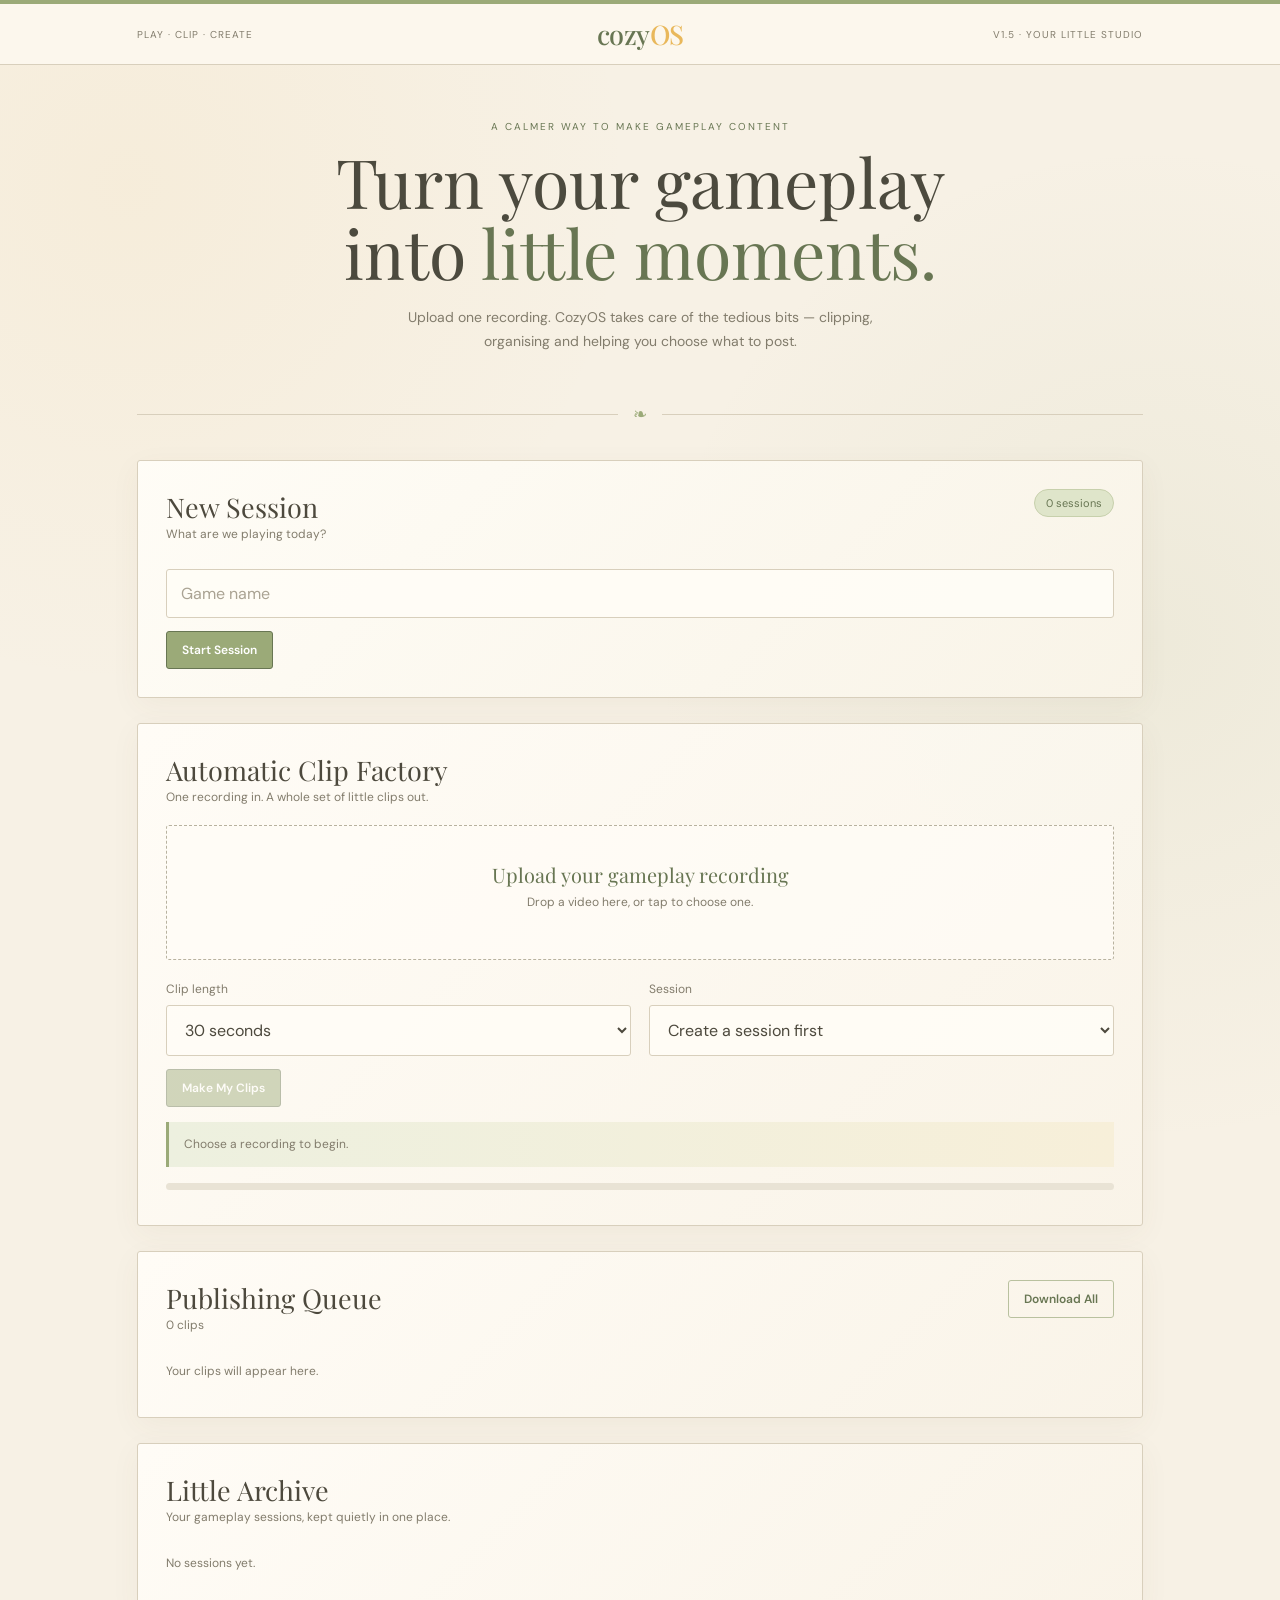
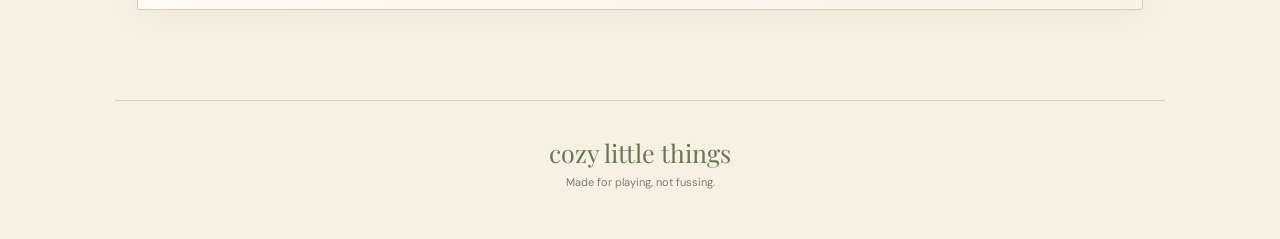
==== commit a69a8e58: "v 1.5 - back to basics" ====
--- a/index.html
+++ b/index.html
@@ -5,7 +5,7 @@
 <meta name="viewport" content="width=device-width, initial-scale=1, viewport-fit=cover">
 <meta name="theme-color" content="#f4efe2">
 
-<title>CozyOS v1.4</title>
+<title>CozyOS v1.5</title>
 
 <style>
 
@@ -876,7 +876,7 @@
     </div>
 
     <div class="header-side right">
-      v1.4 · YOUR LITTLE STUDIO
+      v1.5 · YOUR LITTLE STUDIO
     </div>
 
   </div>
@@ -1213,7 +1213,7 @@
       id="modalText"
       class="small"
     >
-      Loading the video engine...
+      Preparing your WebM clip...
     </div>
 
 
@@ -1242,8 +1242,8 @@
    
    • Sessions
    • Automatic 20/30/40 second clip mapping
-   • Real MP4/H.264/AAC export through FFmpeg
-   • Individual MP4 downloads
+   • Native browser WebM clip export
+   • Individual WebM downloads
    • Download All
    • One music suggestion at a time
    • Preview
@@ -1256,19 +1256,17 @@
 ========================================================= */
 
 
-let FFmpegClass=null;
-let fetchFile=null;
-let toBlobURL=null;
-let ffmpeg=null;
-
-let ffmpegLoaded=false;
-let ffmpegLoading=false;
+
+let sessionsRaw=
+  localStorage.getItem("cozy_sessions_v15");
+
+if(!sessionsRaw){
+  sessionsRaw=localStorage.getItem("cozy_sessions_v14");
+}
 
 let sessions=
   JSON.parse(
-    localStorage.getItem(
-      "cozy_sessions_v14"
-    ) || "[]"
+    sessionsRaw || "[]"
   );
 
 let selectedFile=null;
@@ -1285,35 +1283,40 @@
     title:"Cylinder Five",
     artist:"Chris Zabriskie",
     preview:
-      "https://www.youtube.com/results?search_query=Chris+Zabriskie+Cylinder+Five"
+      "https://www.youtube.com/results?search_query=Chris+Zabriskie+Cylinder+Five",
+    bestPart:"00:18–00:43"
   },
 
   {
     title:"Night Snow",
     artist:"Asher Fulero",
     preview:
-      "https://www.youtube.com/results?search_query=Asher+Fulero+Night+Snow"
+      "https://www.youtube.com/results?search_query=Asher+Fulero+Night+Snow",
+    bestPart:"00:24–00:52"
   },
 
   {
     title:"Morning Mandolin",
     artist:"Chris Haugen",
     preview:
-      "https://www.youtube.com/results?search_query=Chris+Haugen+Morning+Mandolin"
+      "https://www.youtube.com/results?search_query=Chris+Haugen+Morning+Mandolin",
+    bestPart:"00:12–00:39"
   },
 
   {
     title:"Quiet Time",
     artist:"Aaron Kenny",
     preview:
-      "https://www.youtube.com/results?search_query=Aaron+Kenny+Quiet+Time"
+      "https://www.youtube.com/results?search_query=Aaron+Kenny+Quiet+Time",
+    bestPart:"00:28–00:56"
   },
 
   {
     title:"Carefree",
     artist:"Kevin MacLeod",
     preview:
-      "https://www.youtube.com/results?search_query=Kevin+MacLeod+Carefree"
+      "https://www.youtube.com/results?search_query=Kevin+MacLeod+Carefree",
+    bestPart:"00:36–01:04"
   }
 
 ];
@@ -1412,7 +1415,7 @@
 function save(){
 
   localStorage.setItem(
-    "cozy_sessions_v14",
+    "cozy_sessions_v15",
     JSON.stringify(
       sessions
     )
@@ -1461,596 +1464,260 @@
 
 
 /* =========================================================
-   FFmpeg
-========================================================= */
-
-async function loadFFmpeg(){
-  if(ffmpegLoaded) return;
-
-  // V1.4.2: keep the FFmpeg root worker same-origin with GitHub Pages.
-  // The browser blocks cross-origin Worker() construction from jsDelivr.
-  if(!window.FFmpeg || !window.FFmpegUtil){
-    throw new Error("FFmpeg libraries did not load.");
-  }
-
-  const { FFmpeg } = window.FFmpeg;
-  const { fetchFile, toBlobURL } = window.FFmpegUtil;
-
-  ffmpeg = new FFmpeg();
-
-  const baseURL = "https://cdn.jsdelivr.net/npm/@ffmpeg/core@0.12.10/dist/umd";
-
-  // Download the worker script and create a same-origin Blob URL.
-  // This avoids SecurityError when GitHub Pages creates the Worker.
-  const workerResponse = await fetch(
-    "https://cdn.jsdelivr.net/npm/@ffmpeg/ffmpeg@0.12.10/dist/umd/814.ffmpeg.js",
-    { mode: "cors" }
-  );
-  if(!workerResponse.ok){
-    throw new Error(`FFmpeg worker fetch failed: ${workerResponse.status}`);
-  }
-
-  const workerText = await workerResponse.text();
-
-  // Rewrite the worker's dynamic import to a same-origin Blob URL
-  // containing the FFmpeg package module.
-  const ffmpegModuleResponse = await fetch(
-    "https://cdn.jsdelivr.net/npm/@ffmpeg/ffmpeg@0.12.10/dist/esm/worker.js",
-    { mode: "cors" }
-  );
-  if(!ffmpegModuleResponse.ok){
-    throw new Error(`FFmpeg module fetch failed: ${ffmpegModuleResponse.status}`);
-  }
-
-  const ffmpegModuleText = await ffmpegModuleResponse.text();
-  const moduleBlob = new Blob([ffmpegModuleText], {type:"text/javascript"});
-  const moduleURL = URL.createObjectURL(moduleBlob);
-
-  const patchedWorkerText = workerText.replace(
-    /from\s+["']\.\/worker\.js["']/g,
-    `from "${moduleURL}"`
-  );
-
-  const workerBlob = new Blob([patchedWorkerText], {type:"text/javascript"});
-  const workerURL = URL.createObjectURL(workerBlob);
-
-  await ffmpeg.load({
-    coreURL: await toBlobURL(`${baseURL}/ffmpeg-core.js`, "text/javascript"),
-    wasmURL: await toBlobURL(`${baseURL}/ffmpeg-core.wasm`, "application/wasm"),
-    workerURL
-  });
-
-  ffmpegLoaded = true;
-}
-
-
-/* =========================================================
-   SESSION CREATION
-========================================================= */
-
-$("createSession")
-  .onclick=()=>{
-
-    const name=
-      $("gameInput")
-        .value
-        .trim();
-
-
-    if(!name){
-
-      alert(
-        "Enter a game name first."
-      );
-
-      return;
-
-    }
-
-
-    sessions.unshift({
-
-      game:name,
-
-      date:
-        new Date()
-          .toLocaleDateString(),
-
-      clips:[]
-
-    });
-
-
-    $("gameInput")
-      .value="";
-
-
-    save();
-
-  };
-
-
-/* =========================================================
-   FILE PICKER
-========================================================= */
-
-$("dropZone")
-  .onclick=()=>
-    $("videoInput").click();
-
-
-$("videoInput")
-  .onchange=e=>
-    chooseFile(
-      e.target.files[0]
-    );
-
-
-[
-  "dragenter",
-  "dragover"
-]
-.forEach(
-  eventName=>{
-
-    $("dropZone")
-      .addEventListener(
-        eventName,
-        event=>{
-
-          event.preventDefault();
-
-          $("dropZone")
-            .classList
-            .add("drag");
-
-        }
-      );
-
-  }
-);
-
-
-[
-  "dragleave",
-  "drop"
-]
-.forEach(
-  eventName=>{
-
-    $("dropZone")
-      .addEventListener(
-        eventName,
-        event=>{
-
-          event.preventDefault();
-
-          $("dropZone")
-            .classList
-            .remove("drag");
-
-        }
-      );
-
-  }
-);
-
-
-$("dropZone")
-  .addEventListener(
-    "drop",
-    event=>{
-
-      chooseFile(
-        event
-          .dataTransfer
-          .files[0]
-      );
+   NATIVE WEBM EXPORT
+========================================================= */
+
+function getWebMMimeType(){
+
+  const candidates=[
+    "video/webm;codecs=vp9,opus",
+    "video/webm;codecs=vp8,opus",
+    "video/webm"
+  ];
+
+  return candidates.find(
+    type=>MediaRecorder.isTypeSupported(type)
+  ) || "";
+
+}
+
+
+async function waitForEvent(target,eventName){
+
+  return new Promise(
+    (resolve,reject)=>{
+
+      const onResolve=()=>{
+        cleanup();
+        resolve();
+      };
+
+      const onReject=()=>{
+        cleanup();
+        reject(new Error("Video could not be prepared."));
+      };
+
+      const cleanup=()=>{
+        target.removeEventListener(eventName,onResolve);
+        target.removeEventListener("error",onReject);
+      };
+
+      target.addEventListener(eventName,onResolve,{once:true});
+      target.addEventListener("error",onReject,{once:true});
 
     }
   );
 
-
-function chooseFile(file){
-
-  if(!file){
-    return;
+}
+
+
+async function exportClip(clip){
+
+  if(!selectedFile){
+    throw new Error("Original video missing.");
   }
 
-
-  if(
-    !file.type.startsWith(
-      "video/"
-    )
-  ){
-
-    alert(
-      "Please choose a video file."
+  if(!window.MediaRecorder){
+    throw new Error("This browser does not support video recording.");
+  }
+
+  if(!HTMLCanvasElement.prototype.captureStream){
+    throw new Error("This browser cannot create a WebM clip from a video.");
+  }
+
+  const mimeType=getWebMMimeType();
+
+  if(!mimeType){
+    throw new Error("This browser cannot create WebM video.");
+  }
+
+  const video=document.createElement("video");
+  const canvas=document.createElement("canvas");
+  const objectURL=URL.createObjectURL(selectedFile);
+
+  video.src=objectURL;
+  video.preload="auto";
+  video.playsInline=true;
+  video.muted=true;
+
+  try{
+
+    await waitForEvent(video,"loadedmetadata");
+
+    const width=video.videoWidth || 1280;
+    const height=video.videoHeight || 720;
+
+    canvas.width=width;
+    canvas.height=height;
+
+    const ctx=canvas.getContext("2d",{alpha:false});
+    if(!ctx){
+      throw new Error("Could not prepare the video canvas.");
+    }
+
+    const canvasStream=canvas.captureStream(30);
+
+    let audioContext=null;
+    let audioDestination=null;
+
+    try{
+      audioContext=new (window.AudioContext || window.webkitAudioContext)();
+      audioDestination=audioContext.createMediaStreamDestination();
+      const audioSource=audioContext.createMediaElementSource(video);
+      audioSource.connect(audioDestination);
+    }
+    catch(_){
+      audioContext=null;
+      audioDestination=null;
+    }
+
+    if(audioContext && audioContext.state==="suspended"){
+      await audioContext.resume();
+    }
+
+    const outputStream=new MediaStream();
+
+    canvasStream.getVideoTracks().forEach(
+      track=>outputStream.addTrack(track)
     );
 
-    return;
-
-  }
-
-
-  selectedFile=file;
-
-
-  $("fileName")
-    .textContent=
-      file.name;
-
-
-  $("makeClips")
-    .disabled=false;
-
-
-  updateStatus(
-    "Ready. Choose your clip length and make your clips."
-  );
-
-}
-
-
-/* =========================================================
-   CREATE CLIPS
-========================================================= */
-
-$("makeClips")
-  .onclick=
-  async()=>{
-
-    if(!selectedFile){
-      return;
+    if(audioDestination){
+      audioDestination.stream
+        .getAudioTracks()
+        .forEach(track=>outputStream.addTrack(track));
     }
 
-
-    if(!sessions.length){
-
-      alert(
-        "Create a session first."
-      );
-
-      return;
-
-    }
-
-
-    const sessionIndex=
-      Number(
-        $("sessionSelect")
-          .value
-      );
-
-
-    const clipLength=
-      Number(
-        $("clipLength")
-          .value
-      );
-
-
-    const video=
-      document.createElement(
-        "video"
-      );
-
-
-    const objectURL=
-      URL.createObjectURL(
-        selectedFile
-      );
-
-
-    video.preload="metadata";
-    video.src=objectURL;
-
-
-    $("makeClips")
-      .disabled=true;
-
-
-    try{
-
-      await new Promise(
-        (
-          resolve,
-          reject
-        )=>{
-
-          video.onloadedmetadata=
-            resolve;
-
-          video.onerror=
-            reject;
-
-        }
-      );
-
-
-      const duration=
-        video.duration;
-
-
-      if(
-        !Number.isFinite(
-          duration
-        ) ||
-        duration<=0
-      ){
-
-        throw new Error(
-          "Invalid video."
-        );
-
-      }
-
-
-      const total=
-        Math.ceil(
-          duration/
-          clipLength
-        );
-
-
-      sessions[
-        sessionIndex
-      ].clips=[];
-
-
-      for(
-        let i=0;
-        i<total;
-        i++
-      ){
-
-        const start=
-          i*
-          clipLength;
-
-
-        const end=
-          Math.min(
-            start+
-            clipLength,
-            duration
-          );
-
-
-        sessions[
-          sessionIndex
-        ].clips.push({
-
-          name:
-            `${safeFilename(
-              sessions[
-                sessionIndex
-              ].game
-            )}_clip_${String(
-              i+1
-            ).padStart(
-              2,
-              "0"
-            )}.mp4`,
-
-          start,
-
-          end,
-
-          duration:
-            end-start,
-
-          yt:false,
-
-          ig:false,
-
-          musicIndex:
-            i%
-            MUSIC.length,
-
-          musicChoice:
-            "pending"
-
-        });
-
-
-        $("progressFill")
-          .style
-          .width=
-            `${Math.round(
-              ((i+1)/total)*
-              100
-            )}%`;
-
-
-        $("progressText")
-          .textContent=
-            `Prepared ${i+1} of ${total} clips`;
-
-
-        await sleep(0);
-
-      }
-
-
-      updateStatus(
-        `${total} clips are ready.`
-      );
-
-
-      save();
-
-    }
-    catch(error){
-
-      console.error(
-        error
-      );
-
-
-      updateStatus(
-        "CozyOS couldn't read this video."
-      );
-
-
-      alert(
-        "I couldn't read this video. Try a standard MP4 or MOV recording."
-      );
-
-    }
-    finally{
-
-      URL.revokeObjectURL(
-        objectURL
-      );
-
-
-      $("makeClips")
-        .disabled=false;
-
-    }
-
-  };
-
-
-/* =========================================================
-   MP4 EXPORT
-========================================================= */
-
-async function exportClip(
-  clip
-){
-
-  if(!selectedFile){
-
-    throw new Error(
-      "Original video missing."
-    );
-
-  }
-
-
-  const engine=
-    await loadFFmpeg();
-
-
-  const extension=
-    (
-      selectedFile.name
-        .match(
-          /\.[^.]+$/
+    const recorder=new MediaRecorder(
+      outputStream,
+      {
+        mimeType,
+        videoBitsPerSecond:Math.min(
+          20_000_000,
+          Math.max(8_000_000,width*height*4)
         )
-      ||
-      [".mp4"]
-    )[0];
-
-
-  const inputName=
-    "cozy_input"+
-    extension;
-
-
-  const outputName=
-    "cozy_output.mp4";
-
-
-  try{
-
-    await engine.writeFile(
-      inputName,
-      await fetchFile(
-        selectedFile
-      )
-    );
-
-
-    await engine.exec([
-
-      "-ss",
-      String(
-        clip.start
-      ),
-
-      "-i",
-      inputName,
-
-      "-t",
-      String(
-        clip.duration
-      ),
-
-      "-map",
-      "0:v:0",
-
-      "-map",
-      "0:a:0?",
-
-      "-c:v",
-      "libx264",
-
-      "-preset",
-      "medium",
-
-      "-crf",
-      "18",
-
-      "-pix_fmt",
-      "yuv420p",
-
-      "-c:a",
-      "aac",
-
-      "-b:a",
-      "192k",
-
-      "-movflags",
-      "+faststart",
-
-      "-avoid_negative_ts",
-      "make_zero",
-
-      outputName
-
-    ]);
-
-
-    const data=
-      await engine.readFile(
-        outputName
-      );
-
-
-    return new Blob(
-      [
-        data.buffer
-      ],
-      {
-        type:
-          "video/mp4"
       }
     );
 
+    const chunks=[];
+    recorder.ondataavailable=event=>{
+      if(event.data && event.data.size){
+        chunks.push(event.data);
+      }
+    };
+
+    const recordingFinished=new Promise(
+      (resolve,reject)=>{
+        recorder.onstop=resolve;
+        recorder.onerror=event=>reject(
+          event.error || new Error("WebM recording failed.")
+        );
+      }
+    );
+
+    const start=Math.max(0,Number(clip.start)||0);
+    const end=Math.min(
+      video.duration,
+      Number(clip.end)||video.duration
+    );
+
+    if(end<=start){
+      throw new Error("Invalid clip range.");
+    }
+
+    video.currentTime=start;
+    await waitForEvent(video,"seeked");
+
+    let drawing=true;
+    let animationFrame=0;
+    let stopTimer=0;
+
+    const draw=()=>{
+      if(!drawing) return;
+
+      ctx.drawImage(
+        video,
+        0,
+        0,
+        canvas.width,
+        canvas.height
+      );
+
+      const elapsed=Math.max(
+        0,
+        Math.min(end-start,video.currentTime-start)
+      );
+
+      $("progressFill").style.width=
+        `${Math.round((elapsed/(end-start))*100)}%`;
+
+      animationFrame=requestAnimationFrame(draw);
+    };
+
+    const finish=()=>{
+      if(!drawing) return;
+
+      drawing=false;
+      cancelAnimationFrame(animationFrame);
+      clearTimeout(stopTimer);
+
+      try{video.pause();}catch(_){ }
+
+      if(recorder.state!=="inactive"){
+        recorder.stop();
+      }
+    };
+
+    ctx.drawImage(
+      video,
+      0,
+      0,
+      canvas.width,
+      canvas.height
+    );
+
+    recorder.start(250);
+    draw();
+
+    await video.play();
+    video.muted=false;
+
+    const watchEnd=()=>{
+      if(video.currentTime>=end-0.04){
+        finish();
+        return;
+      }
+      requestAnimationFrame(watchEnd);
+    };
+
+    watchEnd();
+
+    stopTimer=setTimeout(
+      finish,
+      Math.max(250,(end-start+0.5)*1000)
+    );
+
+    await recordingFinished;
+
+    const blob=new Blob(
+      chunks,
+      {type:mimeType}
+    );
+
+    if(!blob.size){
+      throw new Error("The WebM clip was empty.");
+    }
+
+    return blob;
+
   }
   finally{
 
-    try{
-
-      await engine.deleteFile(
-        inputName
-      );
-
-    }
-    catch(_){}
-
-
-    try{
-
-      await engine.deleteFile(
-        outputName
-      );
-
-    }
-    catch(_){}
+    URL.revokeObjectURL(objectURL);
+
+    try{video.pause();}catch(_){ }
+
+    video.removeAttribute("src");
+    video.load();
 
   }
 
@@ -2071,17 +1738,12 @@
       return;
     }
 
-
     if(!selectedFile){
-
       alert(
         "Please upload the original recording again."
       );
-
       return;
-
     }
-
 
     const clip=
       sessions[
@@ -2090,112 +1752,50 @@
         clipIndex
       ];
 
-
     exportBusy=true;
-
-
-    $("downloadAll")
-      .disabled=true;
-
+    $("downloadAll").disabled=true;
 
     try{
 
-      $("progressFill")
-        .style
-        .width="0%";
-
-
-      $("progressText")
-        .textContent=
-          "Preparing MP4…";
-
-
-      updateStatus(
-        `Making ${clip.name}…`
-      );
-
-
-      const blob=
-        await exportClip(
-          clip
-        );
-
-
-      const url=
-        URL.createObjectURL(
-          blob
-        );
-
-
-      const link=
-        document.createElement(
-          "a"
-        );
-
+      $("progressFill").style.width="0%";
+      $("progressText").textContent="Preparing WebM…";
+      updateStatus(`Making ${clip.name}…`);
+
+      showModal("Preparing your WebM clip…",0);
+
+      const blob=await exportClip(clip);
+
+      const url=URL.createObjectURL(blob);
+      const link=document.createElement("a");
 
       link.href=url;
-
-      link.download=
-        clip.name;
-
-
-      document.body
-        .appendChild(
-          link
-        );
-
-
+      link.download=clip.name;
+      document.body.appendChild(link);
       link.click();
-
       link.remove();
 
-
-      await sleep(1500);
-
-
-      URL.revokeObjectURL(
-        url
-      );
-
-
-      $("progressFill")
-        .style
-        .width="100%";
-
-
-      $("progressText")
-        .textContent=
-          "Finished.";
-
-
-      updateStatus(
-        `${clip.name} downloaded as MP4.`
-      );
+      await sleep(500);
+      URL.revokeObjectURL(url);
+
+      $("progressFill").style.width="100%";
+      $("progressText").textContent="Finished.";
+      updateStatus(`${clip.name} downloaded as WebM.`);
 
     }
     catch(error){
 
-      console.error(
-        error
-      );
-
-
-      updateStatus(
-        "MP4 export failed."
-      );
-
-
+      console.error(error);
+      updateStatus("WebM export failed.");
       alert(
-        "CozyOS couldn't create the MP4. Try reloading the page and trying again."
+        "CozyOS couldn't create the WebM clip. Try reloading the page and trying again."
       );
 
     }
     finally{
 
+      hideModal();
       exportBusy=false;
-
-      $("downloadAll")
-        .disabled=false;
+      $("downloadAll").disabled=false;
 
     }
 
@@ -2214,20 +1814,14 @@
       return;
     }
 
-
     if(!selectedFile){
-
       alert(
         "Please upload the original recording first."
       );
-
       return;
-
     }
 
-
     const jobs=[];
-
 
     sessions.forEach(
       (
@@ -2235,143 +1829,69 @@
         sessionIndex
       )=>{
 
-        (
-          session.clips||
-          []
-        ).forEach(
+        (session.clips||[]).forEach(
           (
             clip,
             clipIndex
           )=>{
-
-            jobs.push({
-
-              sessionIndex,
-
-              clipIndex,
-
-              clip
-
-            });
-
+            jobs.push({sessionIndex,clipIndex,clip});
           }
         );
 
       }
     );
 
-
     if(!jobs.length){
-
-      alert(
-        "There are no clips yet."
-      );
-
+      alert("There are no clips yet.");
       return;
-
     }
 
-
     exportBusy=true;
-
-    $("downloadAll")
-      .disabled=true;
-
+    $("downloadAll").disabled=true;
 
     try{
 
-      for(
-        let i=0;
-        i<jobs.length;
-        i++
-      ){
-
-        const job=
-          jobs[i];
-
+      for(let i=0;i<jobs.length;i++){
+
+        const job=jobs[i];
 
         updateStatus(
           `Making clip ${i+1} of ${jobs.length}…`
         );
 
-
-        const blob=
-          await exportClip(
-            job.clip
-          );
-
-
-        const url=
-          URL.createObjectURL(
-            blob
-          );
-
-
-        const link=
-          document.createElement(
-            "a"
-          );
-
+        $("progressFill").style.width="0%";
+        $("progressText").textContent=
+          `Preparing WebM ${i+1} of ${jobs.length}…`;
+
+        showModal(
+          `Preparing WebM clip ${i+1} of ${jobs.length}…`,
+          Math.round((i/jobs.length)*100)
+        );
+
+        const blob=await exportClip(job.clip);
+        const url=URL.createObjectURL(blob);
+        const link=document.createElement("a");
 
         link.href=url;
-
-        link.download=
-          job.clip.name;
-
-
-        document.body
-          .appendChild(
-            link
-          );
-
-
+        link.download=job.clip.name;
+        document.body.appendChild(link);
         link.click();
-
         link.remove();
 
-
-        await sleep(1500);
-
-
-        URL.revokeObjectURL(
-          url
-        );
-
-
-        $("progressFill")
-          .style
-          .width=
-            `${Math.round(
-              ((i+1)/
-              jobs.length)*
-              100
-            )}%`;
+        await sleep(700);
+        URL.revokeObjectURL(url);
 
       }
 
-
-      $("progressText")
-        .textContent=
-          "All done.";
-
-
-      updateStatus(
-        `All ${jobs.length} clips are ready.`
-      );
+      $("progressFill").style.width="100%";
+      $("progressText").textContent="Finished.";
+      updateStatus("All clips downloaded as WebM.");
 
     }
     catch(error){
 
-      console.error(
-        error
-      );
-
-
-      updateStatus(
-        "Download All stopped."
-      );
-
-
+      console.error(error);
+      updateStatus("Download All stopped.");
       alert(
         "One of the clips could not be exported. The clips already downloaded are safe."
       );
@@ -2379,10 +1899,9 @@
     }
     finally{
 
+      hideModal();
       exportBusy=false;
-
-      $("downloadAll")
-        .disabled=false;
+      $("downloadAll").disabled=false;
 
     }
 
@@ -2540,6 +2059,12 @@
         ${escapeHTML(
           song.artist
         )}
+      </div>
+
+      <div class="music-note">
+        Best part: <strong>${escapeHTML(song.bestPart)}</strong>
+        <br>
+        Open the song, jump to this section, and add it in the platform app.
       </div>
 
 
@@ -2845,7 +2370,7 @@
                   )
                 "
               >
-                Download MP4
+                Download WebM
               </button>
 
 
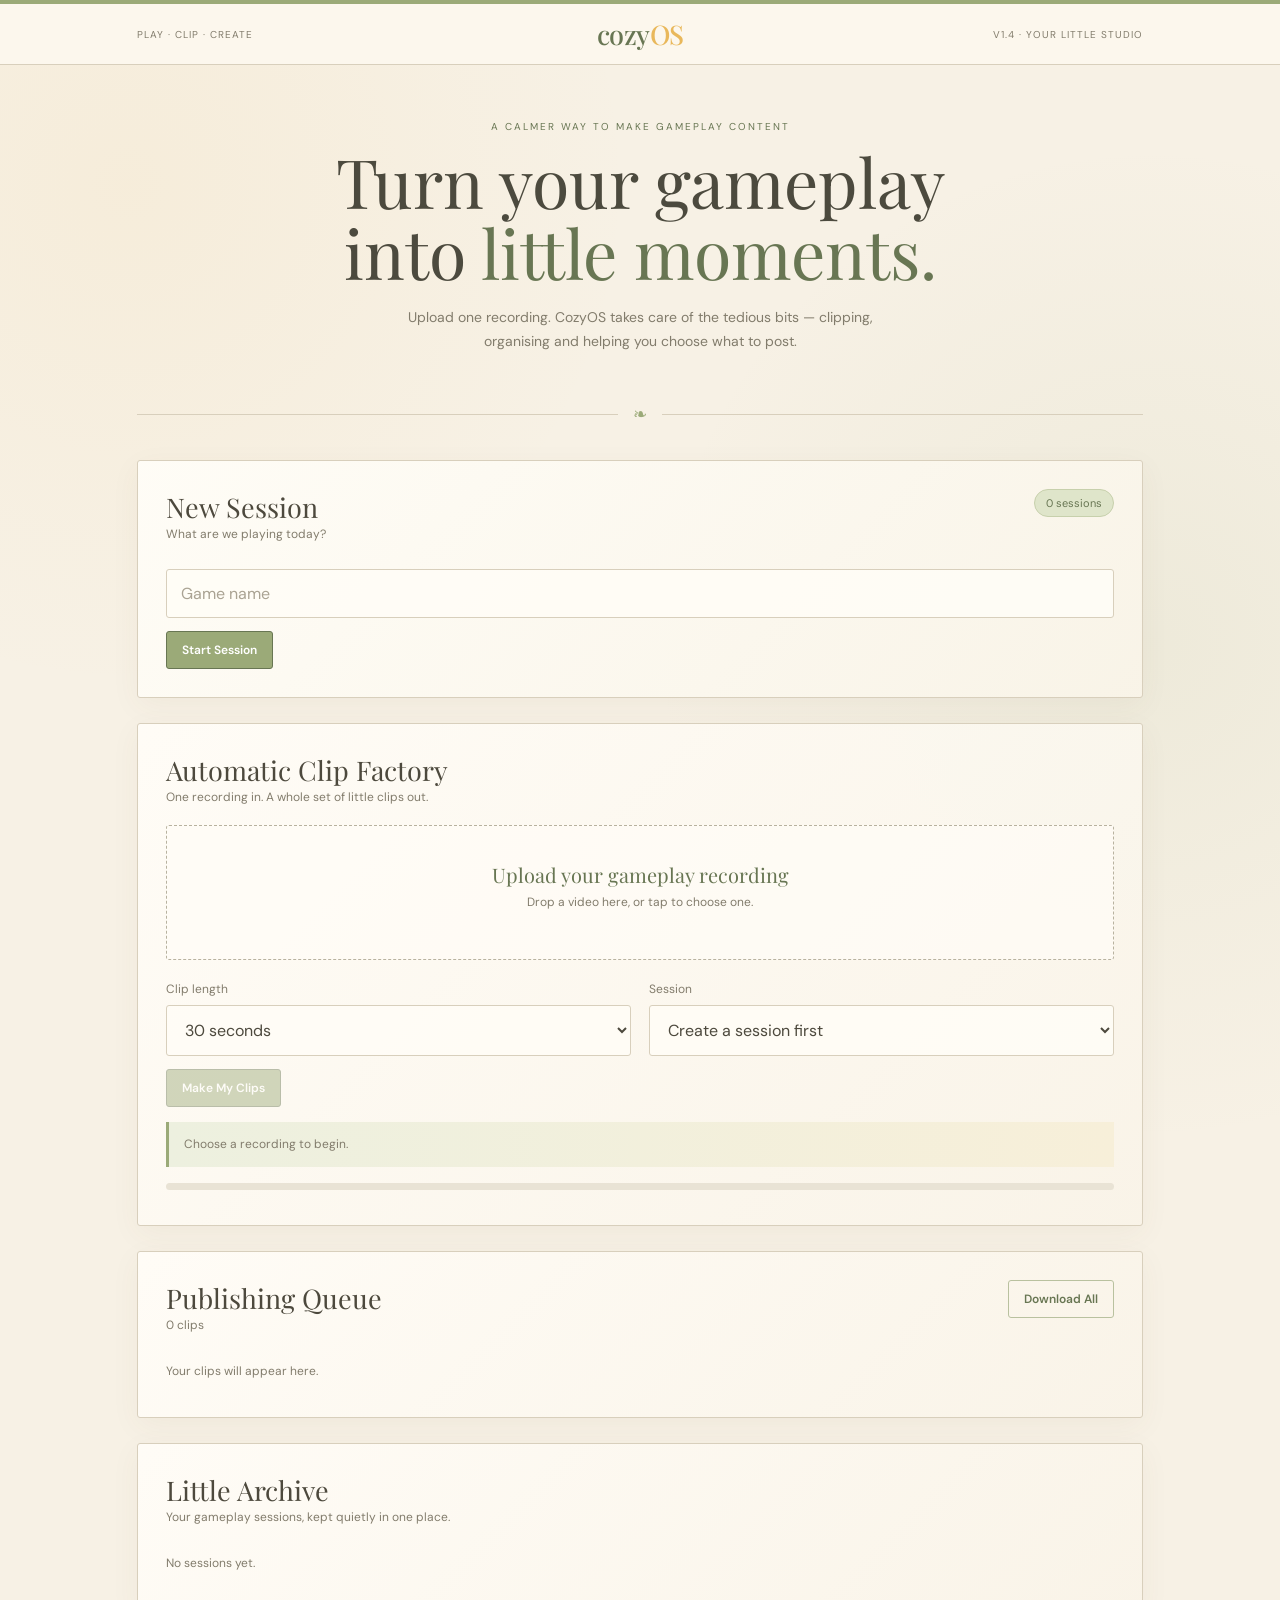
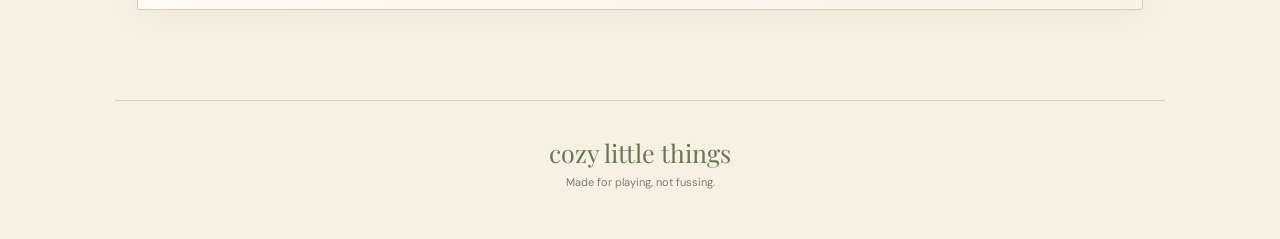
==== commit d19f2e91: "V 2.0 - reset all values" ====
--- a/index.html
+++ b/index.html
@@ -876,7 +876,7 @@
     </div>
 
     <div class="header-side right">
-      v1.5 · YOUR LITTLE STUDIO
+      v1.4 · YOUR LITTLE STUDIO
     </div>
 
   </div>
@@ -1213,7 +1213,7 @@
       id="modalText"
       class="small"
     >
-      Preparing your WebM clip...
+      Loading the video engine...
     </div>
 
 
@@ -1235,7 +1235,7 @@
 
 
 /* =========================================================
-   COZYOS v1.4
+   COZYOS v1.5
    =========================================================
    
    Functionality:
@@ -1257,16 +1257,11 @@
 
 
 
-let sessionsRaw=
-  localStorage.getItem("cozy_sessions_v15");
-
-if(!sessionsRaw){
-  sessionsRaw=localStorage.getItem("cozy_sessions_v14");
-}
-
 let sessions=
   JSON.parse(
-    sessionsRaw || "[]"
+    localStorage.getItem(
+      "cozy_sessions_v14"
+    ) || "[]"
   );
 
 let selectedFile=null;
@@ -1283,40 +1278,35 @@
     title:"Cylinder Five",
     artist:"Chris Zabriskie",
     preview:
-      "https://www.youtube.com/results?search_query=Chris+Zabriskie+Cylinder+Five",
-    bestPart:"00:18–00:43"
+      "https://www.youtube.com/results?search_query=Chris+Zabriskie+Cylinder+Five"
   },
 
   {
     title:"Night Snow",
     artist:"Asher Fulero",
     preview:
-      "https://www.youtube.com/results?search_query=Asher+Fulero+Night+Snow",
-    bestPart:"00:24–00:52"
+      "https://www.youtube.com/results?search_query=Asher+Fulero+Night+Snow"
   },
 
   {
     title:"Morning Mandolin",
     artist:"Chris Haugen",
     preview:
-      "https://www.youtube.com/results?search_query=Chris+Haugen+Morning+Mandolin",
-    bestPart:"00:12–00:39"
+      "https://www.youtube.com/results?search_query=Chris+Haugen+Morning+Mandolin"
   },
 
   {
     title:"Quiet Time",
     artist:"Aaron Kenny",
     preview:
-      "https://www.youtube.com/results?search_query=Aaron+Kenny+Quiet+Time",
-    bestPart:"00:28–00:56"
+      "https://www.youtube.com/results?search_query=Aaron+Kenny+Quiet+Time"
   },
 
   {
     title:"Carefree",
     artist:"Kevin MacLeod",
     preview:
-      "https://www.youtube.com/results?search_query=Kevin+MacLeod+Carefree",
-    bestPart:"00:36–01:04"
+      "https://www.youtube.com/results?search_query=Kevin+MacLeod+Carefree"
   }
 
 ];
@@ -1415,7 +1405,7 @@
 function save(){
 
   localStorage.setItem(
-    "cozy_sessions_v15",
+    "cozy_sessions_v14",
     JSON.stringify(
       sessions
     )
@@ -1464,10 +1454,403 @@
 
 
 /* =========================================================
+   SESSION CREATION
+========================================================= */
+
+$("createSession")
+  .onclick=()=>{
+
+    const name=
+      $("gameInput")
+        .value
+        .trim();
+
+
+    if(!name){
+
+      alert(
+        "Enter a game name first."
+      );
+
+      return;
+
+    }
+
+
+    sessions.unshift({
+
+      game:name,
+
+      date:
+        new Date()
+          .toLocaleDateString(),
+
+      clips:[]
+
+    });
+
+
+    $("gameInput")
+      .value="";
+
+
+    save();
+
+  };
+
+
+/* =========================================================
+   FILE PICKER
+========================================================= */
+
+$("dropZone")
+  .onclick=()=>
+    $("videoInput").click();
+
+
+$("videoInput")
+  .onchange=e=>
+    chooseFile(
+      e.target.files[0]
+    );
+
+
+[
+  "dragenter",
+  "dragover"
+]
+.forEach(
+  eventName=>{
+
+    $("dropZone")
+      .addEventListener(
+        eventName,
+        event=>{
+
+          event.preventDefault();
+
+          $("dropZone")
+            .classList
+            .add("drag");
+
+        }
+      );
+
+  }
+);
+
+
+[
+  "dragleave",
+  "drop"
+]
+.forEach(
+  eventName=>{
+
+    $("dropZone")
+      .addEventListener(
+        eventName,
+        event=>{
+
+          event.preventDefault();
+
+          $("dropZone")
+            .classList
+            .remove("drag");
+
+        }
+      );
+
+  }
+);
+
+
+$("dropZone")
+  .addEventListener(
+    "drop",
+    event=>{
+
+      chooseFile(
+        event
+          .dataTransfer
+          .files[0]
+      );
+
+    }
+  );
+
+
+function chooseFile(file){
+
+  if(!file){
+    return;
+  }
+
+
+  if(
+    !file.type.startsWith(
+      "video/"
+    )
+  ){
+
+    alert(
+      "Please choose a video file."
+    );
+
+    return;
+
+  }
+
+
+  selectedFile=file;
+
+
+  $("fileName")
+    .textContent=
+      file.name;
+
+
+  $("makeClips")
+    .disabled=false;
+
+
+  updateStatus(
+    "Ready. Choose your clip length and make your clips."
+  );
+
+}
+
+
+/* =========================================================
+   CREATE CLIPS
+========================================================= */
+
+$("makeClips")
+  .onclick=
+  async()=>{
+
+    if(!selectedFile){
+      return;
+    }
+
+
+    if(!sessions.length){
+
+      alert(
+        "Create a session first."
+      );
+
+      return;
+
+    }
+
+
+    const sessionIndex=
+      Number(
+        $("sessionSelect")
+          .value
+      );
+
+
+    const clipLength=
+      Number(
+        $("clipLength")
+          .value
+      );
+
+
+    const video=
+      document.createElement(
+        "video"
+      );
+
+
+    const objectURL=
+      URL.createObjectURL(
+        selectedFile
+      );
+
+
+    video.preload="metadata";
+    video.src=objectURL;
+
+
+    $("makeClips")
+      .disabled=true;
+
+
+    try{
+
+      await new Promise(
+        (
+          resolve,
+          reject
+        )=>{
+
+          video.onloadedmetadata=
+            resolve;
+
+          video.onerror=
+            reject;
+
+        }
+      );
+
+
+      const duration=
+        video.duration;
+
+
+      if(
+        !Number.isFinite(
+          duration
+        ) ||
+        duration<=0
+      ){
+
+        throw new Error(
+          "Invalid video."
+        );
+
+      }
+
+
+      const total=
+        Math.ceil(
+          duration/
+          clipLength
+        );
+
+
+      sessions[
+        sessionIndex
+      ].clips=[];
+
+
+      for(
+        let i=0;
+        i<total;
+        i++
+      ){
+
+        const start=
+          i*
+          clipLength;
+
+
+        const end=
+          Math.min(
+            start+
+            clipLength,
+            duration
+          );
+
+
+        sessions[
+          sessionIndex
+        ].clips.push({
+
+          name:
+            `${safeFilename(
+              sessions[
+                sessionIndex
+              ].game
+            )}_clip_${String(
+              i+1
+            ).padStart(
+              2,
+              "0"
+            )}.webm`,
+
+          start,
+
+          end,
+
+          duration:
+            end-start,
+
+          yt:false,
+
+          ig:false,
+
+          musicIndex:
+            i%
+            MUSIC.length,
+
+          musicChoice:
+            "pending"
+
+        });
+
+
+        $("progressFill")
+          .style
+          .width=
+            `${Math.round(
+              ((i+1)/total)*
+              100
+            )}%`;
+
+
+        $("progressText")
+          .textContent=
+            `Prepared ${i+1} of ${total} clips`;
+
+
+        await sleep(0);
+
+      }
+
+
+      updateStatus(
+        `${total} clips are ready.`
+      );
+
+
+      save();
+
+    }
+    catch(error){
+
+      console.error(
+        error
+      );
+
+
+      updateStatus(
+        "CozyOS couldn't read this video."
+      );
+
+
+      alert(
+        "I couldn't read this video. Try a standard WebM or MOV recording."
+      );
+
+    }
+    finally{
+
+      URL.revokeObjectURL(
+        objectURL
+      );
+
+
+      $("makeClips")
+        .disabled=false;
+
+    }
+
+  };
+
+
+/* =========================================================
    NATIVE WEBM EXPORT
 ========================================================= */
 
 function getWebMMimeType(){
+
+  if(!window.MediaRecorder){
+    return "";
+  }
 
   const candidates=[
     "video/webm;codecs=vp9,opus",
@@ -1482,31 +1865,29 @@
 }
 
 
-async function waitForEvent(target,eventName){
-
-  return new Promise(
-    (resolve,reject)=>{
-
-      const onResolve=()=>{
-        cleanup();
-        resolve();
-      };
-
-      const onReject=()=>{
-        cleanup();
-        reject(new Error("Video could not be prepared."));
-      };
-
-      const cleanup=()=>{
-        target.removeEventListener(eventName,onResolve);
-        target.removeEventListener("error",onReject);
-      };
-
-      target.addEventListener(eventName,onResolve,{once:true});
-      target.addEventListener("error",onReject,{once:true});
-
-    }
-  );
+async function waitForVideoEvent(video,eventName){
+
+  return new Promise((resolve,reject)=>{
+
+    const done=()=>{
+      cleanup();
+      resolve();
+    };
+
+    const fail=()=>{
+      cleanup();
+      reject(new Error("Video could not be prepared."));
+    };
+
+    const cleanup=()=>{
+      video.removeEventListener(eventName,done);
+      video.removeEventListener("error",fail);
+    };
+
+    video.addEventListener(eventName,done,{once:true});
+    video.addEventListener("error",fail,{once:true});
+
+  });
 
 }
 
@@ -1517,18 +1898,14 @@
     throw new Error("Original video missing.");
   }
 
-  if(!window.MediaRecorder){
-    throw new Error("This browser does not support video recording.");
+  const mimeType=getWebMMimeType();
+
+  if(!mimeType){
+    throw new Error("This browser cannot create WebM video.");
   }
 
   if(!HTMLCanvasElement.prototype.captureStream){
     throw new Error("This browser cannot create a WebM clip from a video.");
-  }
-
-  const mimeType=getWebMMimeType();
-
-  if(!mimeType){
-    throw new Error("This browser cannot create WebM video.");
   }
 
   const video=document.createElement("video");
@@ -1542,7 +1919,7 @@
 
   try{
 
-    await waitForEvent(video,"loadedmetadata");
+    await waitForVideoEvent(video,"loadedmetadata");
 
     const width=video.videoWidth || 1280;
     const height=video.videoHeight || 720;
@@ -1551,40 +1928,47 @@
     canvas.height=height;
 
     const ctx=canvas.getContext("2d",{alpha:false});
+
     if(!ctx){
       throw new Error("Could not prepare the video canvas.");
     }
 
     const canvasStream=canvas.captureStream(30);
+    const outputStream=new MediaStream();
+
+    canvasStream.getVideoTracks().forEach(
+      track=>outputStream.addTrack(track)
+    );
 
     let audioContext=null;
     let audioDestination=null;
 
     try{
-      audioContext=new (window.AudioContext || window.webkitAudioContext)();
-      audioDestination=audioContext.createMediaStreamDestination();
-      const audioSource=audioContext.createMediaElementSource(video);
-      audioSource.connect(audioDestination);
+      const AudioContextClass=
+        window.AudioContext || window.webkitAudioContext;
+
+      if(AudioContextClass){
+        audioContext=new AudioContextClass();
+        audioDestination=audioContext.createMediaStreamDestination();
+
+        const audioSource=
+          audioContext.createMediaElementSource(video);
+
+        audioSource.connect(audioDestination);
+
+        audioDestination.stream
+          .getAudioTracks()
+          .forEach(track=>outputStream.addTrack(track));
+      }
     }
-    catch(_){
+    catch(error){
+      console.warn("CozyOS audio capture unavailable:",error);
       audioContext=null;
       audioDestination=null;
     }
 
     if(audioContext && audioContext.state==="suspended"){
       await audioContext.resume();
-    }
-
-    const outputStream=new MediaStream();
-
-    canvasStream.getVideoTracks().forEach(
-      track=>outputStream.addTrack(track)
-    );
-
-    if(audioDestination){
-      audioDestination.stream
-        .getAudioTracks()
-        .forEach(track=>outputStream.addTrack(track));
     }
 
     const recorder=new MediaRecorder(
@@ -1599,22 +1983,31 @@
     );
 
     const chunks=[];
+
     recorder.ondataavailable=event=>{
       if(event.data && event.data.size){
         chunks.push(event.data);
       }
     };
 
-    const recordingFinished=new Promise(
-      (resolve,reject)=>{
-        recorder.onstop=resolve;
-        recorder.onerror=event=>reject(
-          event.error || new Error("WebM recording failed.")
+    const recordingFinished=new Promise((resolve,reject)=>{
+
+      recorder.onstop=resolve;
+
+      recorder.onerror=event=>{
+        reject(
+          event.error ||
+          new Error("WebM recording failed.")
         );
-      }
+      };
+
+    });
+
+    const start=Math.max(
+      0,
+      Number(clip.start)||0
     );
 
-    const start=Math.max(0,Number(clip.start)||0);
     const end=Math.min(
       video.duration,
       Number(clip.end)||video.duration
@@ -1625,14 +2018,17 @@
     }
 
     video.currentTime=start;
-    await waitForEvent(video,"seeked");
+    await waitForVideoEvent(video,"seeked");
 
     let drawing=true;
     let animationFrame=0;
     let stopTimer=0;
 
     const draw=()=>{
-      if(!drawing) return;
+
+      if(!drawing){
+        return;
+      }
 
       ctx.drawImage(
         video,
@@ -1644,17 +2040,24 @@
 
       const elapsed=Math.max(
         0,
-        Math.min(end-start,video.currentTime-start)
+        Math.min(
+          end-start,
+          video.currentTime-start
+        )
       );
 
       $("progressFill").style.width=
         `${Math.round((elapsed/(end-start))*100)}%`;
 
       animationFrame=requestAnimationFrame(draw);
+
     };
 
     const finish=()=>{
-      if(!drawing) return;
+
+      if(!drawing){
+        return;
+      }
 
       drawing=false;
       cancelAnimationFrame(animationFrame);
@@ -1665,6 +2068,7 @@
       if(recorder.state!=="inactive"){
         recorder.stop();
       }
+
     };
 
     ctx.drawImage(
@@ -1678,15 +2082,18 @@
     recorder.start(250);
     draw();
 
+    video.muted=false;
     await video.play();
-    video.muted=false;
 
     const watchEnd=()=>{
+
       if(video.currentTime>=end-0.04){
         finish();
         return;
       }
+
       requestAnimationFrame(watchEnd);
+
     };
 
     watchEnd();
@@ -1760,11 +2167,9 @@
       $("progressFill").style.width="0%";
       $("progressText").textContent="Preparing WebM…";
       updateStatus(`Making ${clip.name}…`);
-
       showModal("Preparing your WebM clip…",0);
 
       const blob=await exportClip(clip);
-
       const url=URL.createObjectURL(blob);
       const link=document.createElement("a");
 
@@ -1814,14 +2219,20 @@
       return;
     }
 
+
     if(!selectedFile){
+
       alert(
         "Please upload the original recording first."
       );
+
       return;
+
     }
 
+
     const jobs=[];
+
 
     sessions.forEach(
       (
@@ -1829,69 +2240,143 @@
         sessionIndex
       )=>{
 
-        (session.clips||[]).forEach(
+        (
+          session.clips||
+          []
+        ).forEach(
           (
             clip,
             clipIndex
           )=>{
-            jobs.push({sessionIndex,clipIndex,clip});
+
+            jobs.push({
+
+              sessionIndex,
+
+              clipIndex,
+
+              clip
+
+            });
+
           }
         );
 
       }
     );
 
+
     if(!jobs.length){
-      alert("There are no clips yet.");
+
+      alert(
+        "There are no clips yet."
+      );
+
       return;
+
     }
 
+
     exportBusy=true;
-    $("downloadAll").disabled=true;
+
+    $("downloadAll")
+      .disabled=true;
+
 
     try{
 
-      for(let i=0;i<jobs.length;i++){
-
-        const job=jobs[i];
+      for(
+        let i=0;
+        i<jobs.length;
+        i++
+      ){
+
+        const job=
+          jobs[i];
+
 
         updateStatus(
           `Making clip ${i+1} of ${jobs.length}…`
         );
 
-        $("progressFill").style.width="0%";
-        $("progressText").textContent=
-          `Preparing WebM ${i+1} of ${jobs.length}…`;
-
-        showModal(
-          `Preparing WebM clip ${i+1} of ${jobs.length}…`,
-          Math.round((i/jobs.length)*100)
+
+        const blob=
+          await exportClip(
+            job.clip
+          );
+
+
+        const url=
+          URL.createObjectURL(
+            blob
+          );
+
+
+        const link=
+          document.createElement(
+            "a"
+          );
+
+
+        link.href=url;
+
+        link.download=
+          job.clip.name;
+
+
+        document.body
+          .appendChild(
+            link
+          );
+
+
+        link.click();
+
+        link.remove();
+
+
+        await sleep(1500);
+
+
+        URL.revokeObjectURL(
+          url
         );
 
-        const blob=await exportClip(job.clip);
-        const url=URL.createObjectURL(blob);
-        const link=document.createElement("a");
-
-        link.href=url;
-        link.download=job.clip.name;
-        document.body.appendChild(link);
-        link.click();
-        link.remove();
-
-        await sleep(700);
-        URL.revokeObjectURL(url);
+
+        $("progressFill")
+          .style
+          .width=
+            `${Math.round(
+              ((i+1)/
+              jobs.length)*
+              100
+            )}%`;
 
       }
 
-      $("progressFill").style.width="100%";
-      $("progressText").textContent="Finished.";
-      updateStatus("All clips downloaded as WebM.");
+
+      $("progressText")
+        .textContent=
+          "All done.";
+
+
+      updateStatus(
+        `All ${jobs.length} clips are ready.`
+      );
 
     }
     catch(error){
 
-      console.error(error);
-      updateStatus("Download All stopped.");
+      console.error(
+        error
+      );
+
+
+      updateStatus(
+        "Download All stopped."
+      );
+
+
       alert(
         "One of the clips could not be exported. The clips already downloaded are safe."
       );
@@ -1899,9 +2384,10 @@
     }
     finally{
 
-      hideModal();
       exportBusy=false;
-      $("downloadAll").disabled=false;
+
+      $("downloadAll")
+        .disabled=false;
 
     }
 
@@ -2059,12 +2545,6 @@
         ${escapeHTML(
           song.artist
         )}
-      </div>
-
-      <div class="music-note">
-        Best part: <strong>${escapeHTML(song.bestPart)}</strong>
-        <br>
-        Open the song, jump to this section, and add it in the platform app.
       </div>
 
 
@@ -2602,4 +3082,4 @@
 </script>
 
 </body>
-</html>+</html>
